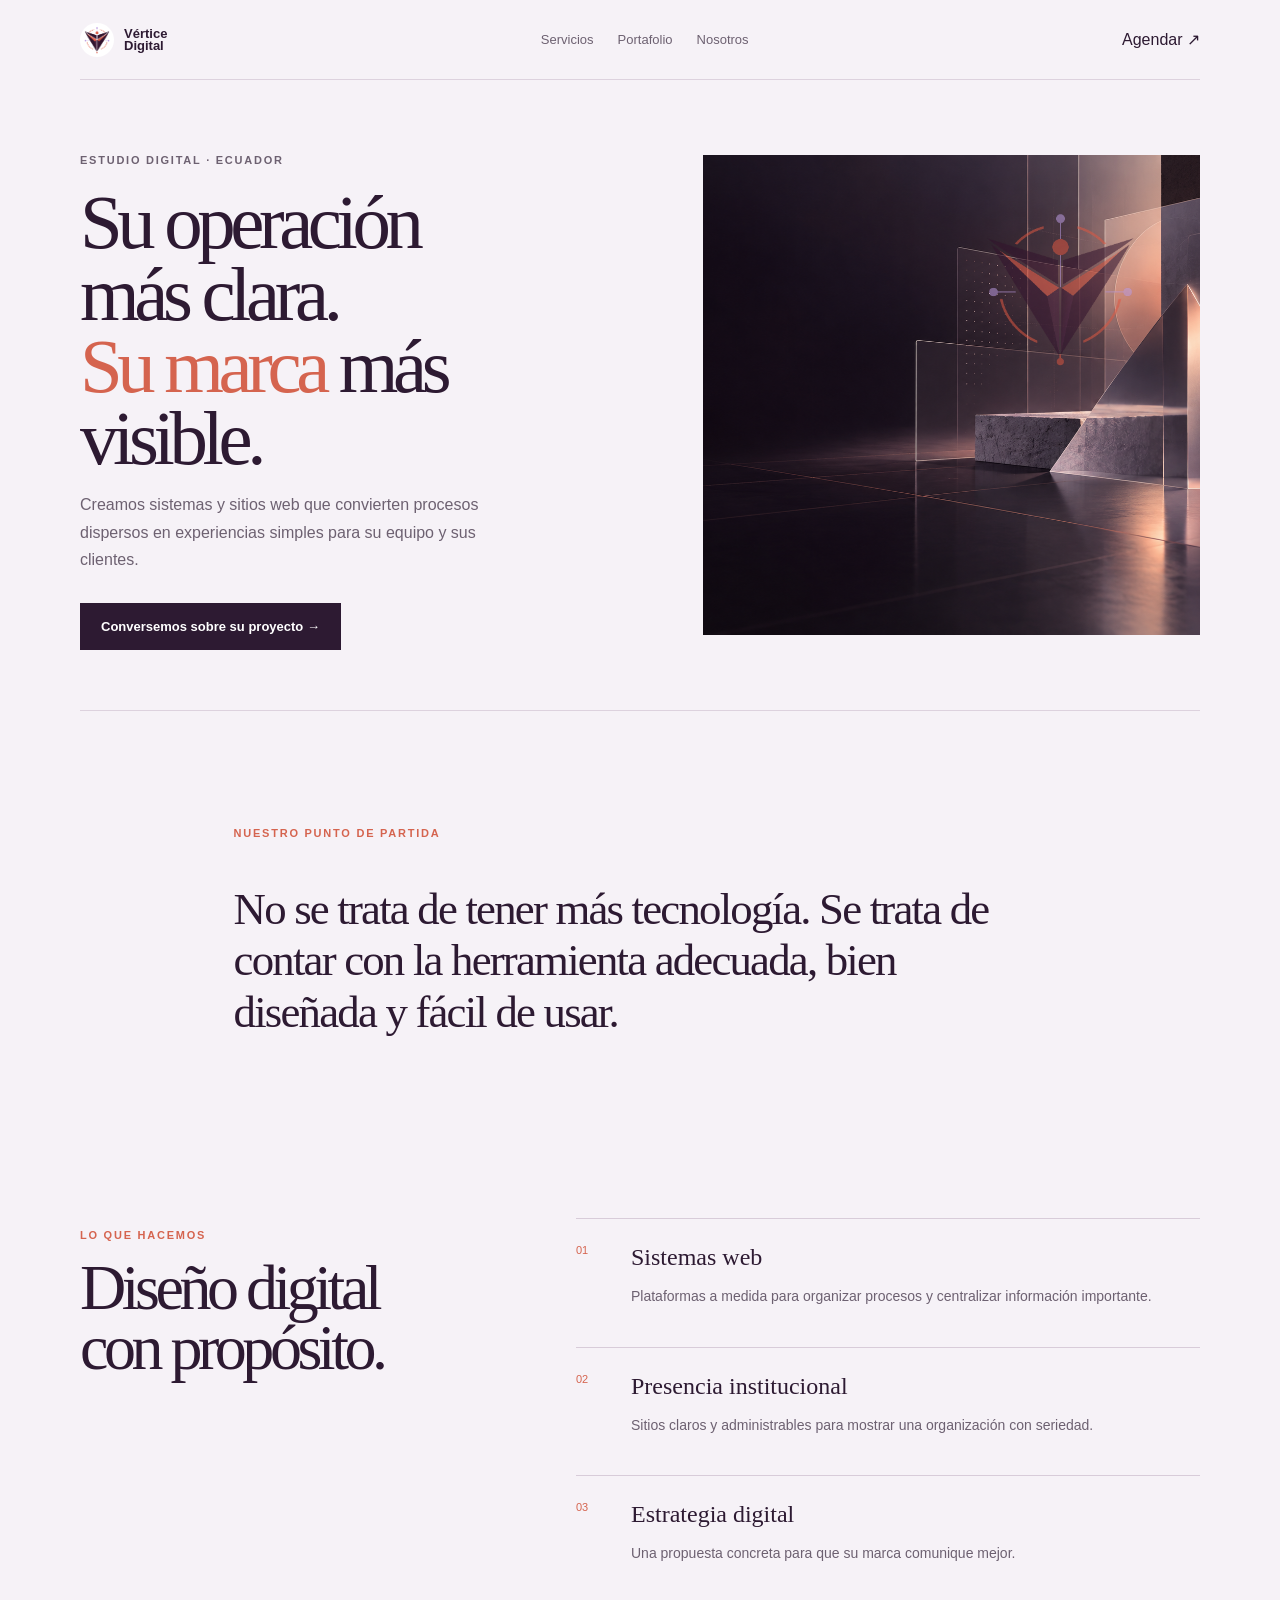
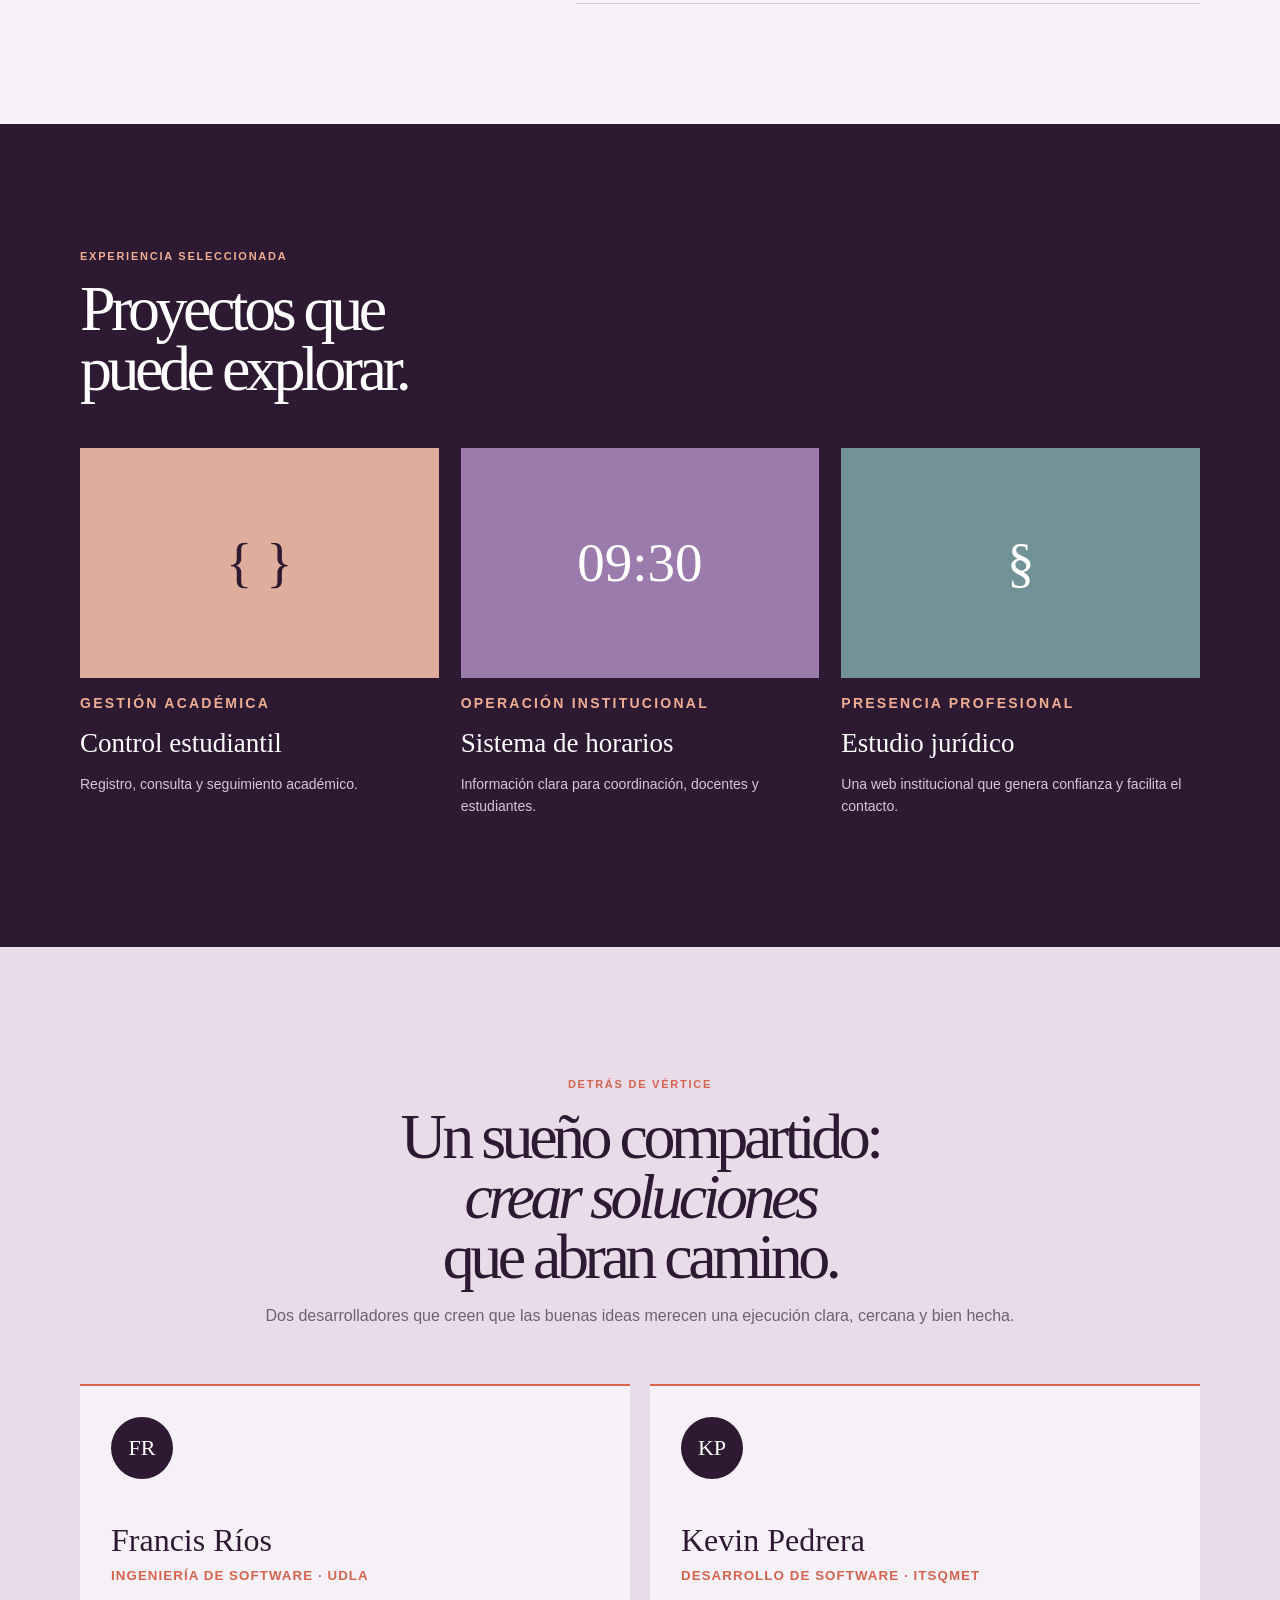
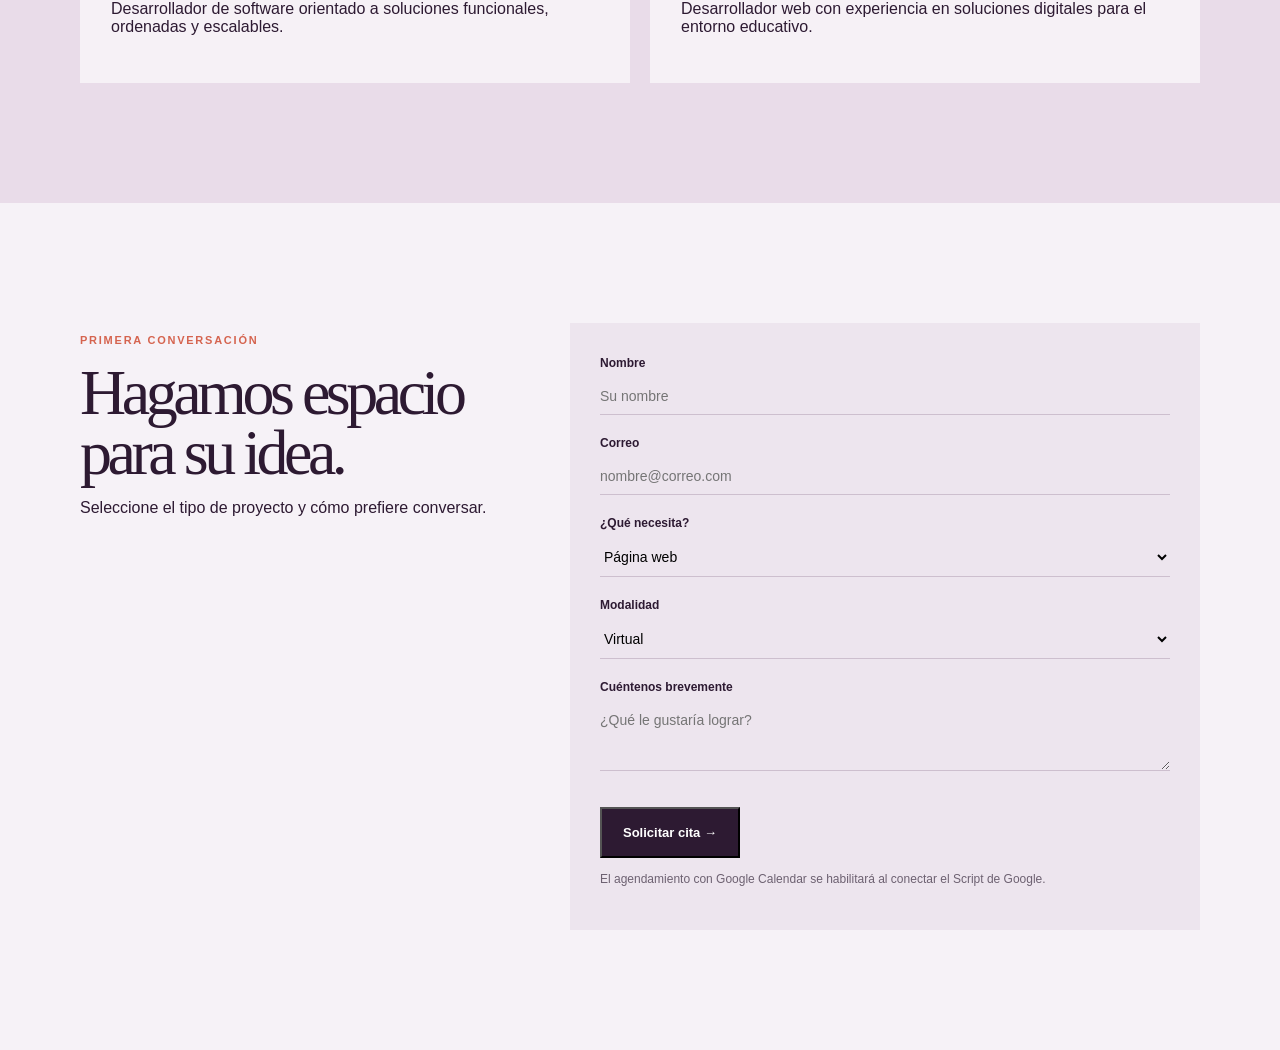
==== index.html @ 56e6591f "Add static GitHub Pages entrypoint" ====
<!doctype html>
<html lang="es"><head><meta charset="utf-8"><meta name="viewport" content="width=device-width,initial-scale=1"><title>Vértice Digital</title><meta name="description" content="Desarrollo web y estrategia digital para organizaciones."><style>
:root{--ink:#2d1a32;--paper:#f6f2f7;--accent:#d5644f;--muted:#6d6171}*{box-sizing:border-box}html{scroll-behavior:smooth}body{margin:0;background:var(--paper);color:var(--ink);font-family:Arial,sans-serif}.wrap{width:min(1120px,calc(100% - 40px));margin:auto}a{color:inherit;text-decoration:none}.nav{height:80px;display:flex;align-items:center;justify-content:space-between;border-bottom:1px solid #ddd2de}.brand{display:flex;gap:10px;align-items:center;font-size:13px;font-weight:bold;line-height:.9}.brand img{width:34px;height:34px;border-radius:50%;object-fit:cover;background:white}.nav nav{display:flex;gap:24px;font-size:13px;color:var(--muted)}.hero{min-height:630px;display:grid;grid-template-columns:1fr .9fr;align-items:center;gap:70px}.tag{color:var(--accent);font-size:11px;font-weight:bold;letter-spacing:.16em;text-transform:uppercase}.hero h1,.heading{margin:17px 0 0;font:400 clamp(48px,6vw,88px)/.94 Georgia,serif;letter-spacing:-.07em}.hero em{color:var(--accent);font-style:normal}.hero p{max-width:430px;color:var(--muted);line-height:1.7}.button{display:inline-block;margin-top:14px;padding:16px 21px;background:var(--ink);color:white;font-size:13px;font-weight:bold}.visual{height:480px;position:relative;overflow:hidden;background:#2d1a32}.visual>img:first-child{width:100%;height:100%;object-fit:cover;animation:zoom 13s ease-in-out infinite alternate}.visual .mark{position:absolute;width:40%;right:8%;top:7%;opacity:.55;animation:float 6s ease-in-out infinite}.intro{padding:105px 12%;border-top:1px solid #ddd2de}.intro p:last-child{font:400 clamp(27px,3.5vw,48px)/1.15 Georgia,serif;letter-spacing:-.04em}.services{padding:30px 0 120px;display:grid;grid-template-columns:.8fr 1.2fr;gap:80px}.heading{font-size:clamp(42px,5vw,70px)}.list{border-top:1px solid #d8ccd9}.service{padding:25px 0;border-bottom:1px solid #d8ccd9;display:grid;grid-template-columns:45px 1fr;gap:10px}.service span,.num{color:var(--accent);font-size:11px}.service h3,.card h3{margin:0;font:400 24px Georgia,serif}.service p,.card p{color:var(--muted);line-height:1.6;font-size:14px}.portfolio{padding:115px 0;background:var(--ink);color:white}.portfolio .tag{color:#f0ad92}.cards{display:grid;grid-template-columns:repeat(3,1fr);gap:22px;margin-top:48px}.art{height:230px;display:grid;place-items:center;background:#dfad9b;color:var(--ink);font:55px Georgia,serif}.card:nth-child(2) .art{background:#9b7bab;color:white}.card:nth-child(3) .art{background:#719398;color:white}.card h3{margin-top:14px;font-size:27px}.card p{color:#d5c7d6}.about{padding:120px 0;background:#e9dce9}.about-head{text-align:center;max-width:760px;margin:auto}.about-head p:last-child{color:var(--muted);line-height:1.6}.people{display:grid;grid-template-columns:1fr 1fr;gap:20px;margin-top:55px}.person{padding:31px;background:rgba(255,255,255,.62);border-top:2px solid var(--accent);transition:.3s}.person:hover{transform:translateY(-8px);box-shadow:0 16px 36px #2d1a3220}.initial{display:grid;place-items:center;width:62px;height:62px;border-radius:50%;background:var(--ink);color:white;font:22px Georgia,serif}.person h3{margin:43px 0 7px;font:32px Georgia,serif}.person small{color:var(--accent);font-weight:bold;letter-spacing:.08em}.booking{padding:120px 0;display:grid;grid-template-columns:.8fr 1.2fr;gap:70px}.booking form{padding:30px;background:#ede5ee}.booking input,.booking select,.booking textarea{width:100%;margin:7px 0 18px;padding:10px 0;border:0;border-bottom:1px solid #cdbfce;background:transparent;font:14px Arial}.booking label{font-size:12px;font-weight:bold}.note{font-size:12px;color:var(--muted);line-height:1.5}@keyframes zoom{to{transform:scale(1.08)}}@keyframes float{50%{transform:translateY(14px)}}@media(max-width:700px){.nav nav{display:none}.hero,.services,.booking{grid-template-columns:1fr;gap:38px}.hero{padding:55px 0}.visual{height:380px}.cards,.people{grid-template-columns:1fr}.intro{padding:70px 0}.portfolio,.about,.booking{padding:75px 0}}
</style></head><body>
<header class="nav wrap"><a class="brand" href="#inicio"><img src="public/vertice-mark.png" alt="Vértice Digital"><span>Vértice<br>Digital</span></a><nav><a href="#servicios">Servicios</a><a href="#portafolio">Portafolio</a><a href="#nosotros">Nosotros</a></nav><a href="#agenda">Agendar ↗</a></header>
<main><section id="inicio" class="hero wrap"><div><p class="tag">Estudio digital · Ecuador</p><h1>Su operación<br>más clara.<br><em>Su marca</em> más visible.</h1><p>Creamos sistemas y sitios web que convierten procesos dispersos en experiencias simples para su equipo y sus clientes.</p><a class="button" href="#agenda">Conversemos sobre su proyecto →</a></div><div class="visual"><img src="public/vertice-hero.png" alt="Visual abstracto de tecnología y estrategia"><img class="mark" src="public/vertice-mark.png" alt=""></div></section>
<section class="intro wrap"><p class="tag">Nuestro punto de partida</p><p>No se trata de tener más tecnología. Se trata de contar con la herramienta adecuada, bien diseñada y fácil de usar.</p></section>
<section id="servicios" class="services wrap"><div><p class="tag">Lo que hacemos</p><h2 class="heading">Diseño digital<br>con propósito.</h2></div><div class="list"><article class="service"><span>01</span><div><h3>Sistemas web</h3><p>Plataformas a medida para organizar procesos y centralizar información importante.</p></div></article><article class="service"><span>02</span><div><h3>Presencia institucional</h3><p>Sitios claros y administrables para mostrar una organización con seriedad.</p></div></article><article class="service"><span>03</span><div><h3>Estrategia digital</h3><p>Una propuesta concreta para que su marca comunique mejor.</p></div></article></div></section>
<section id="portafolio" class="portfolio"><div class="wrap"><p class="tag">Experiencia seleccionada</p><h2 class="heading">Proyectos que<br>puede explorar.</h2><div class="cards"><article class="card"><div class="art">{ }</div><p class="tag">Gestión académica</p><h3>Control estudiantil</h3><p>Registro, consulta y seguimiento académico.</p></article><article class="card"><div class="art">09:30</div><p class="tag">Operación institucional</p><h3>Sistema de horarios</h3><p>Información clara para coordinación, docentes y estudiantes.</p></article><article class="card"><div class="art">§</div><p class="tag">Presencia profesional</p><h3>Estudio jurídico</h3><p>Una web institucional que genera confianza y facilita el contacto.</p></article></div></div></section>
<section id="nosotros" class="about"><div class="wrap"><div class="about-head"><p class="tag">Detrás de Vértice</p><h2 class="heading">Un sueño compartido:<br><em>crear soluciones</em><br>que abran camino.</h2><p>Dos desarrolladores que creen que las buenas ideas merecen una ejecución clara, cercana y bien hecha.</p></div><div class="people"><article class="person"><div class="initial">FR</div><h3>Francis Ríos</h3><small>INGENIERÍA DE SOFTWARE · UDLA</small><p>Desarrollador de software orientado a soluciones funcionales, ordenadas y escalables.</p></article><article class="person"><div class="initial">KP</div><h3>Kevin Pedrera</h3><small>DESARROLLO DE SOFTWARE · ITSQMET</small><p>Desarrollador web con experiencia en soluciones digitales para el entorno educativo.</p></article></div></div></section>
<section id="agenda" class="booking wrap"><div><p class="tag">Primera conversación</p><h2 class="heading">Hagamos espacio<br>para su idea.</h2><p>Seleccione el tipo de proyecto y cómo prefiere conversar.</p></div><form><label>Nombre<input placeholder="Su nombre"></label><label>Correo<input type="email" placeholder="nombre@correo.com"></label><label>¿Qué necesita?<select><option>Página web</option><option>Programa o sistema web</option><option>Consultoría</option></select></label><label>Modalidad<select><option>Virtual</option><option>Presencial</option></select></label><label>Cuéntenos brevemente<textarea rows="3" placeholder="¿Qué le gustaría lograr?"></textarea></label><button class="button" type="button">Solicitar cita →</button><p class="note">El agendamiento con Google Calendar se habilitará al conectar el Script de Google.</p></form></section></main>
</body></html>
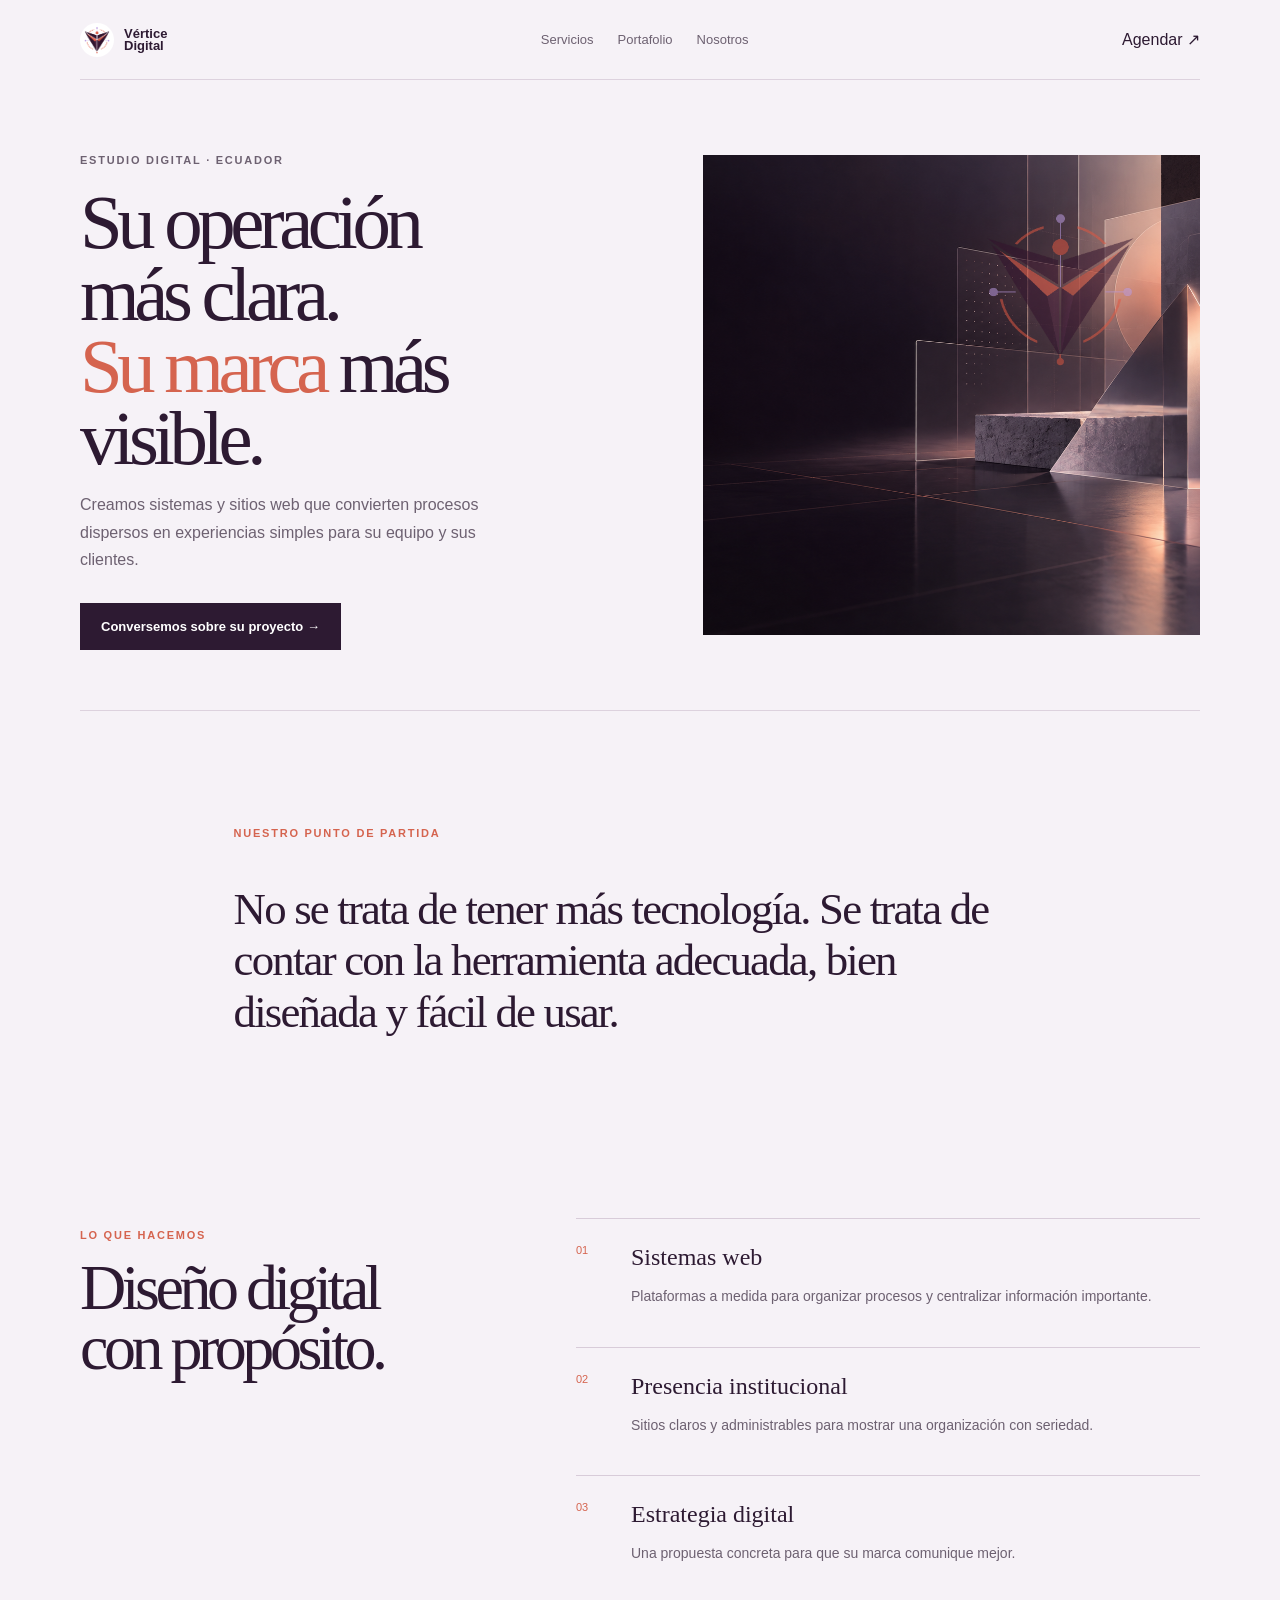
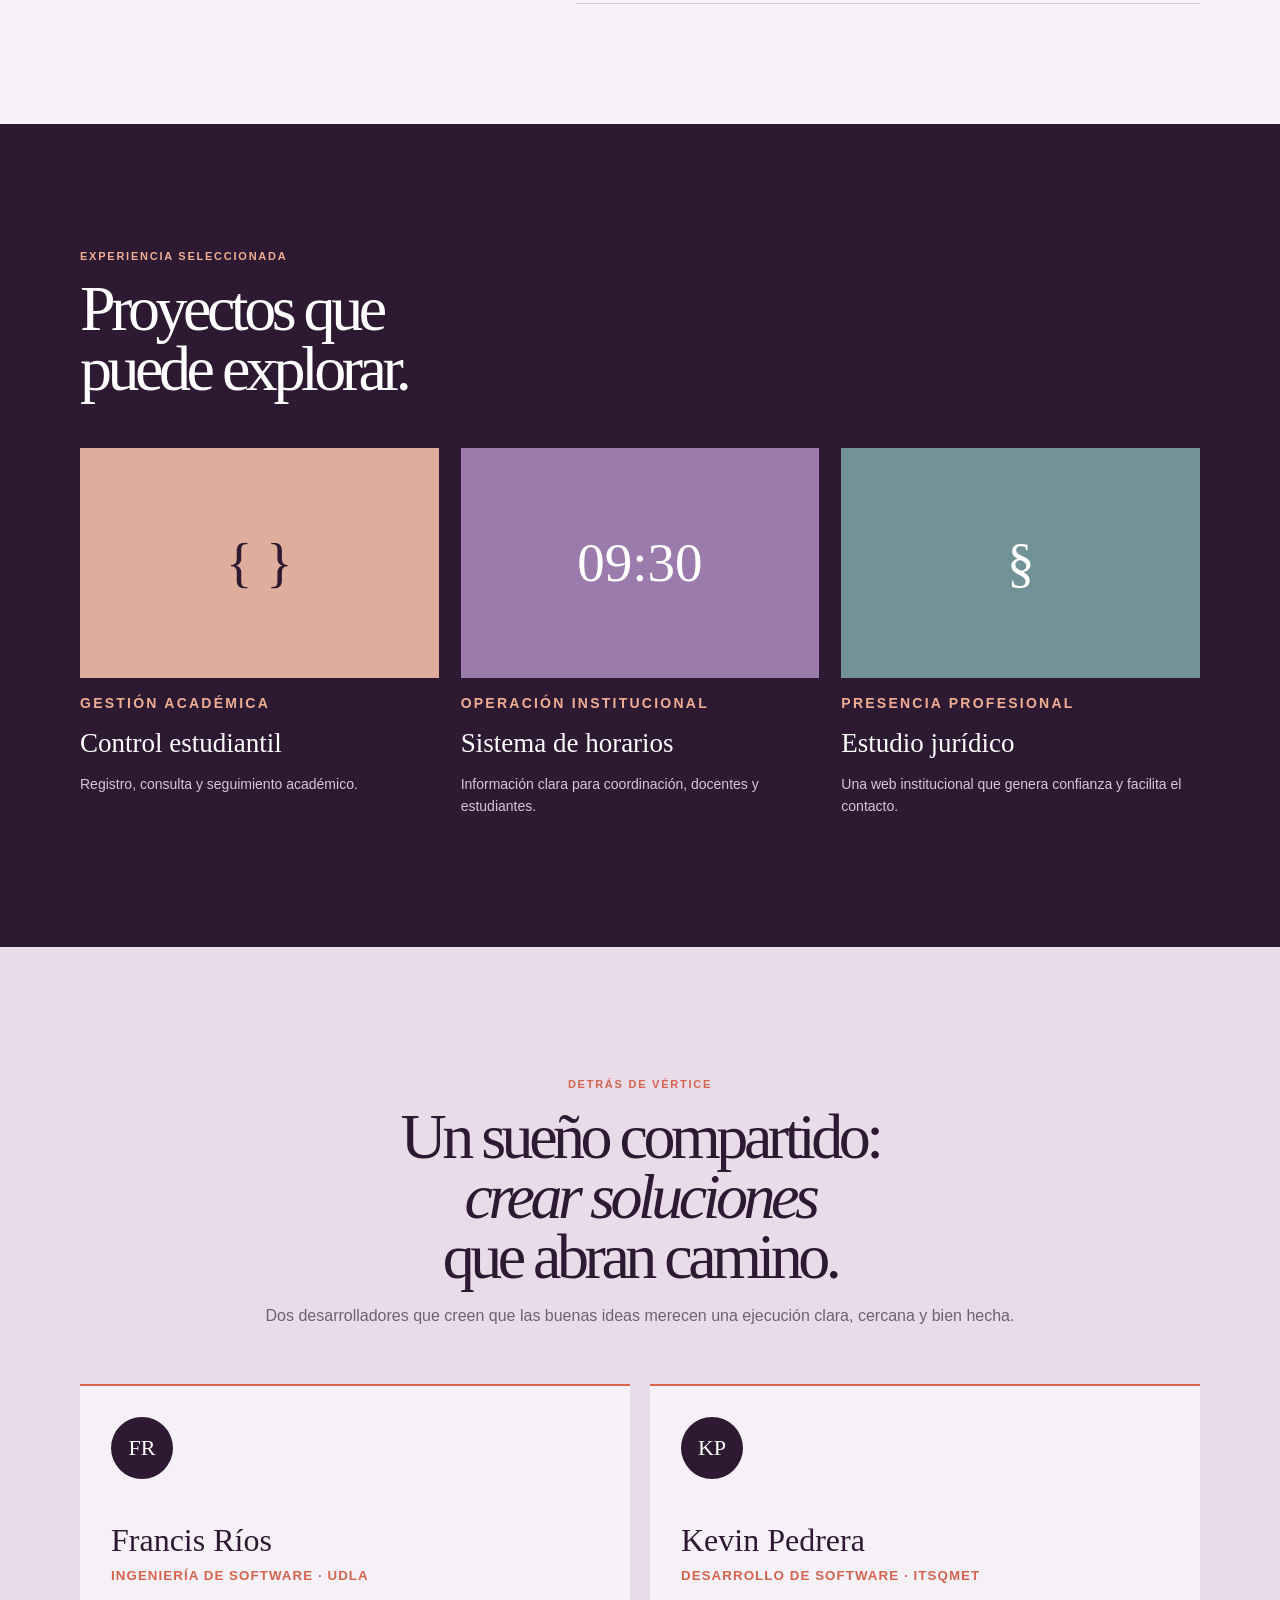
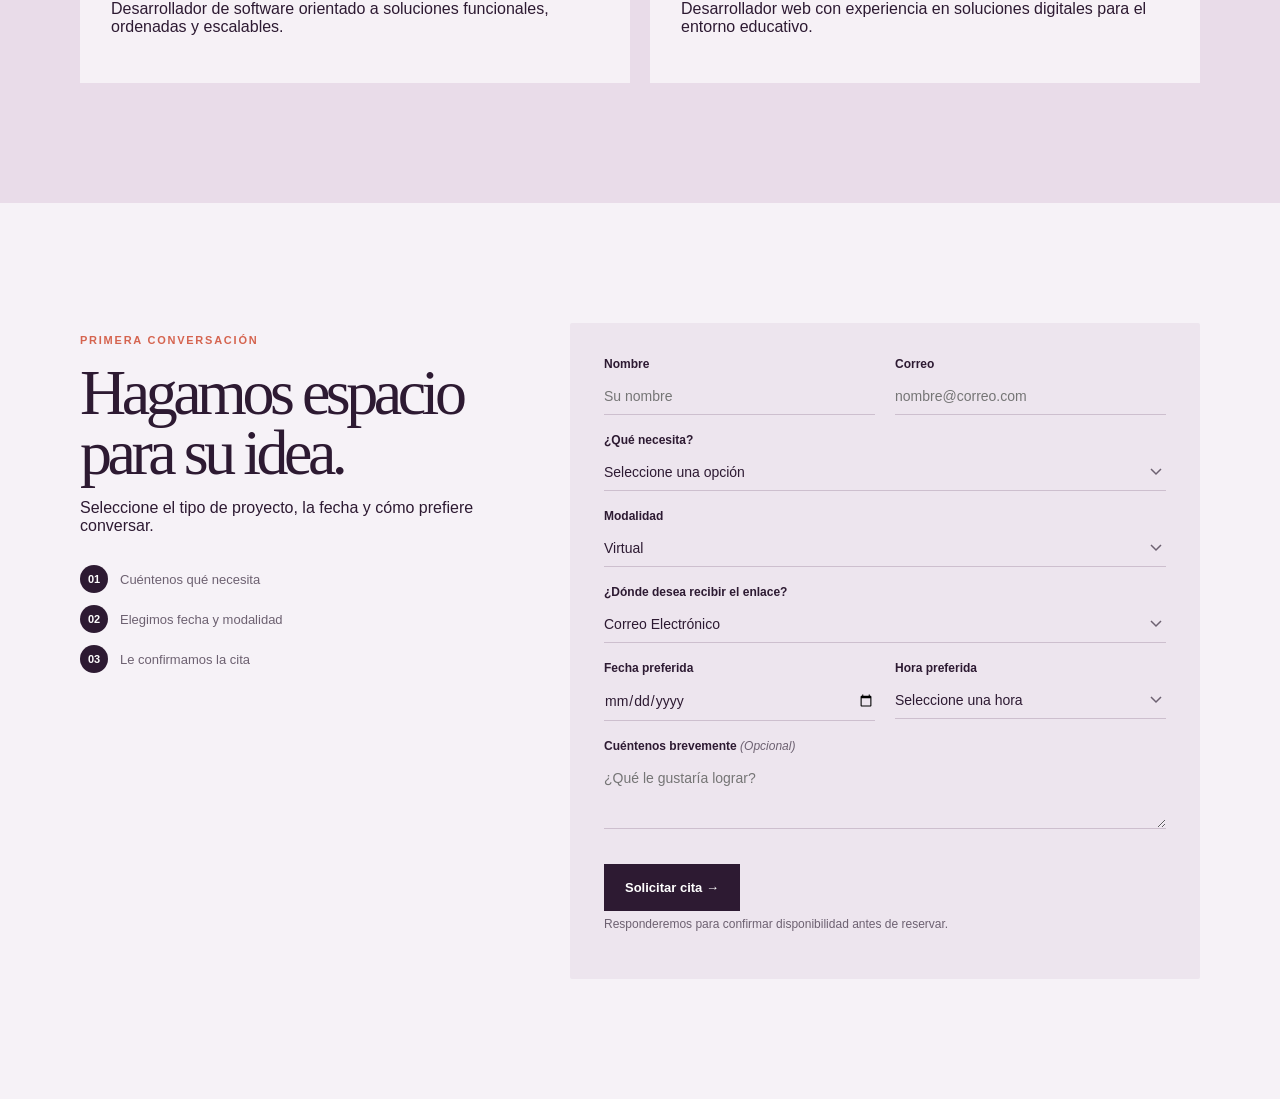
==== commit 53c3a88b: "feat: sistema de agendamiento de citas con Google Sheets - Formulario con validaciones (fecha minima" ====
--- a/index.html
+++ b/index.html
@@ -1,6 +1,49 @@
 <!doctype html>
 <html lang="es"><head><meta charset="utf-8"><meta name="viewport" content="width=device-width,initial-scale=1"><title>Vértice Digital</title><meta name="description" content="Desarrollo web y estrategia digital para organizaciones."><style>
-:root{--ink:#2d1a32;--paper:#f6f2f7;--accent:#d5644f;--muted:#6d6171}*{box-sizing:border-box}html{scroll-behavior:smooth}body{margin:0;background:var(--paper);color:var(--ink);font-family:Arial,sans-serif}.wrap{width:min(1120px,calc(100% - 40px));margin:auto}a{color:inherit;text-decoration:none}.nav{height:80px;display:flex;align-items:center;justify-content:space-between;border-bottom:1px solid #ddd2de}.brand{display:flex;gap:10px;align-items:center;font-size:13px;font-weight:bold;line-height:.9}.brand img{width:34px;height:34px;border-radius:50%;object-fit:cover;background:white}.nav nav{display:flex;gap:24px;font-size:13px;color:var(--muted)}.hero{min-height:630px;display:grid;grid-template-columns:1fr .9fr;align-items:center;gap:70px}.tag{color:var(--accent);font-size:11px;font-weight:bold;letter-spacing:.16em;text-transform:uppercase}.hero h1,.heading{margin:17px 0 0;font:400 clamp(48px,6vw,88px)/.94 Georgia,serif;letter-spacing:-.07em}.hero em{color:var(--accent);font-style:normal}.hero p{max-width:430px;color:var(--muted);line-height:1.7}.button{display:inline-block;margin-top:14px;padding:16px 21px;background:var(--ink);color:white;font-size:13px;font-weight:bold}.visual{height:480px;position:relative;overflow:hidden;background:#2d1a32}.visual>img:first-child{width:100%;height:100%;object-fit:cover;animation:zoom 13s ease-in-out infinite alternate}.visual .mark{position:absolute;width:40%;right:8%;top:7%;opacity:.55;animation:float 6s ease-in-out infinite}.intro{padding:105px 12%;border-top:1px solid #ddd2de}.intro p:last-child{font:400 clamp(27px,3.5vw,48px)/1.15 Georgia,serif;letter-spacing:-.04em}.services{padding:30px 0 120px;display:grid;grid-template-columns:.8fr 1.2fr;gap:80px}.heading{font-size:clamp(42px,5vw,70px)}.list{border-top:1px solid #d8ccd9}.service{padding:25px 0;border-bottom:1px solid #d8ccd9;display:grid;grid-template-columns:45px 1fr;gap:10px}.service span,.num{color:var(--accent);font-size:11px}.service h3,.card h3{margin:0;font:400 24px Georgia,serif}.service p,.card p{color:var(--muted);line-height:1.6;font-size:14px}.portfolio{padding:115px 0;background:var(--ink);color:white}.portfolio .tag{color:#f0ad92}.cards{display:grid;grid-template-columns:repeat(3,1fr);gap:22px;margin-top:48px}.art{height:230px;display:grid;place-items:center;background:#dfad9b;color:var(--ink);font:55px Georgia,serif}.card:nth-child(2) .art{background:#9b7bab;color:white}.card:nth-child(3) .art{background:#719398;color:white}.card h3{margin-top:14px;font-size:27px}.card p{color:#d5c7d6}.about{padding:120px 0;background:#e9dce9}.about-head{text-align:center;max-width:760px;margin:auto}.about-head p:last-child{color:var(--muted);line-height:1.6}.people{display:grid;grid-template-columns:1fr 1fr;gap:20px;margin-top:55px}.person{padding:31px;background:rgba(255,255,255,.62);border-top:2px solid var(--accent);transition:.3s}.person:hover{transform:translateY(-8px);box-shadow:0 16px 36px #2d1a3220}.initial{display:grid;place-items:center;width:62px;height:62px;border-radius:50%;background:var(--ink);color:white;font:22px Georgia,serif}.person h3{margin:43px 0 7px;font:32px Georgia,serif}.person small{color:var(--accent);font-weight:bold;letter-spacing:.08em}.booking{padding:120px 0;display:grid;grid-template-columns:.8fr 1.2fr;gap:70px}.booking form{padding:30px;background:#ede5ee}.booking input,.booking select,.booking textarea{width:100%;margin:7px 0 18px;padding:10px 0;border:0;border-bottom:1px solid #cdbfce;background:transparent;font:14px Arial}.booking label{font-size:12px;font-weight:bold}.note{font-size:12px;color:var(--muted);line-height:1.5}@keyframes zoom{to{transform:scale(1.08)}}@keyframes float{50%{transform:translateY(14px)}}@media(max-width:700px){.nav nav{display:none}.hero,.services,.booking{grid-template-columns:1fr;gap:38px}.hero{padding:55px 0}.visual{height:380px}.cards,.people{grid-template-columns:1fr}.intro{padding:70px 0}.portfolio,.about,.booking{padding:75px 0}}
+:root{--ink:#2d1a32;--paper:#f6f2f7;--accent:#d5644f;--muted:#6d6171;--success:#2e7d4f}*{box-sizing:border-box}html{scroll-behavior:smooth}body{margin:0;background:var(--paper);color:var(--ink);font-family:Arial,sans-serif}.wrap{width:min(1120px,calc(100% - 40px));margin:auto}a{color:inherit;text-decoration:none}.nav{height:80px;display:flex;align-items:center;justify-content:space-between;border-bottom:1px solid #ddd2de}.brand{display:flex;gap:10px;align-items:center;font-size:13px;font-weight:bold;line-height:.9}.brand img{width:34px;height:34px;border-radius:50%;object-fit:cover;background:white}.nav nav{display:flex;gap:24px;font-size:13px;color:var(--muted)}.hero{min-height:630px;display:grid;grid-template-columns:1fr .9fr;align-items:center;gap:70px}.tag{color:var(--accent);font-size:11px;font-weight:bold;letter-spacing:.16em;text-transform:uppercase}.hero h1,.heading{margin:17px 0 0;font:400 clamp(48px,6vw,88px)/.94 Georgia,serif;letter-spacing:-.07em}.hero em{color:var(--accent);font-style:normal}.hero p{max-width:430px;color:var(--muted);line-height:1.7}.button{display:inline-block;margin-top:14px;padding:16px 21px;background:var(--ink);color:white;font-size:13px;font-weight:bold;border:none;cursor:pointer;transition:all .3s ease}.button:hover{background:var(--accent);transform:translateY(-2px)}.button:disabled{opacity:.6;cursor:not-allowed;transform:none}.visual{height:480px;position:relative;overflow:hidden;background:#2d1a32}.visual>img:first-child{width:100%;height:100%;object-fit:cover;animation:zoom 13s ease-in-out infinite alternate}.visual .mark{position:absolute;width:40%;right:8%;top:7%;opacity:.55;animation:float 6s ease-in-out infinite}.intro{padding:105px 12%;border-top:1px solid #ddd2de}.intro p:last-child{font:400 clamp(27px,3.5vw,48px)/1.15 Georgia,serif;letter-spacing:-.04em}.services{padding:30px 0 120px;display:grid;grid-template-columns:.8fr 1.2fr;gap:80px}.heading{font-size:clamp(42px,5vw,70px)}.list{border-top:1px solid #d8ccd9}.service{padding:25px 0;border-bottom:1px solid #d8ccd9;display:grid;grid-template-columns:45px 1fr;gap:10px}.service span,.num{color:var(--accent);font-size:11px}.service h3,.card h3{margin:0;font:400 24px Georgia,serif}.service p,.card p{color:var(--muted);line-height:1.6;font-size:14px}.portfolio{padding:115px 0;background:var(--ink);color:white}.portfolio .tag{color:#f0ad92}.cards{display:grid;grid-template-columns:repeat(3,1fr);gap:22px;margin-top:48px}.art{height:230px;display:grid;place-items:center;background:#dfad9b;color:var(--ink);font:55px Georgia,serif}.card:nth-child(2) .art{background:#9b7bab;color:white}.card:nth-child(3) .art{background:#719398;color:white}.card h3{margin-top:14px;font-size:27px}.card p{color:#d5c7d6}.about{padding:120px 0;background:#e9dce9}.about-head{text-align:center;max-width:760px;margin:auto}.about-head p:last-child{color:var(--muted);line-height:1.6}.people{display:grid;grid-template-columns:1fr 1fr;gap:20px;margin-top:55px}.person{padding:31px;background:rgba(255,255,255,.62);border-top:2px solid var(--accent);transition:.3s}.person:hover{transform:translateY(-8px);box-shadow:0 16px 36px #2d1a3220}.initial{display:grid;place-items:center;width:62px;height:62px;border-radius:50%;background:var(--ink);color:white;font:22px Georgia,serif}.person h3{margin:43px 0 7px;font:32px Georgia,serif}.person small{color:var(--accent);font-weight:bold;letter-spacing:.08em}
+
+/* ===== BOOKING SECTION ===== */
+.booking{padding:120px 0;display:grid;grid-template-columns:.8fr 1.2fr;gap:70px;align-items:start}
+.booking-info .steps{margin-top:30px;display:flex;flex-direction:column;gap:12px}
+.booking-info .step{display:flex;align-items:center;gap:12px;font-size:13px;color:var(--muted)}
+.booking-info .step-num{width:28px;height:28px;border-radius:50%;background:var(--ink);color:white;display:grid;place-items:center;font-size:11px;font-weight:bold;flex-shrink:0}
+.booking form{padding:34px;background:#ede5ee;border-radius:2px;position:relative;overflow:hidden}
+.booking input,.booking select,.booking textarea{width:100%;margin:7px 0 18px;padding:10px 0;border:0;border-bottom:1px solid #cdbfce;background:transparent;font:14px Arial;color:var(--ink);transition:border-color .3s}
+.booking input:focus,.booking select:focus,.booking textarea:focus{outline:none;border-bottom-color:var(--accent)}
+.booking select{cursor:pointer;-webkit-appearance:none;appearance:none;background-image:url("data:image/svg+xml,%3Csvg xmlns='http://www.w3.org/2000/svg' width='12' height='8'%3E%3Cpath d='M1 1l5 5 5-5' stroke='%236d6171' fill='none' stroke-width='1.5'/%3E%3C/svg%3E");background-repeat:no-repeat;background-position:right 4px center}
+.booking label{font-size:12px;font-weight:bold;display:block}
+.booking .form-row{display:grid;grid-template-columns:1fr 1fr;gap:20px}
+.booking .form-note{font-size:12px;color:var(--muted);line-height:1.5;margin-top:4px}
+.booking .optional-tag{font-weight:normal;color:var(--muted);font-style:italic}
+.booking .error-text{color:var(--accent);font-size:11px;margin:-12px 0 14px;display:none}
+
+/* Loading Overlay */
+.form-overlay{position:absolute;inset:0;background:rgba(237,229,238,.92);display:flex;flex-direction:column;align-items:center;justify-content:center;gap:18px;opacity:0;pointer-events:none;transition:opacity .4s ease;z-index:10;backdrop-filter:blur(2px)}
+.form-overlay.active{opacity:1;pointer-events:all}
+.spinner{width:38px;height:38px;border:3px solid #cdbfce;border-top-color:var(--accent);border-radius:50%;animation:spin .8s linear infinite}
+.form-overlay p{font-size:13px;color:var(--muted);font-weight:bold;letter-spacing:.05em}
+
+/* Success State */
+.form-success{position:absolute;inset:0;background:#ede5ee;display:flex;flex-direction:column;align-items:center;justify-content:center;gap:14px;padding:40px;text-align:center;opacity:0;pointer-events:none;transition:opacity .5s ease;z-index:11}
+.form-success.active{opacity:1;pointer-events:all}
+.success-icon{width:64px;height:64px;border-radius:50%;background:var(--success);display:grid;place-items:center;animation:popIn .5s cubic-bezier(.34,1.56,.64,1) forwards;transform:scale(0)}
+.success-icon svg{width:32px;height:32px;stroke:white;stroke-width:2.5;fill:none;stroke-dasharray:40;stroke-dashoffset:40;animation:drawCheck .4s .4s ease forwards}
+.form-success h3{margin:6px 0 0;font:28px Georgia,serif;color:var(--ink)}
+.form-success p{color:var(--muted);font-size:14px;line-height:1.6;max-width:320px}
+.form-success button{padding:14px 24px;background:var(--ink);color:white;border:none;font-size:13px;font-weight:bold;cursor:pointer;margin-top:8px;transition:all .3s}
+.form-success button:hover{background:var(--accent)}
+
+/* Error State */
+.form-error{padding:12px 16px;background:#fce8e6;border-left:3px solid var(--accent);border-radius:2px;margin-bottom:18px;font-size:13px;color:#6d2a20;display:none;animation:slideDown .3s ease}
+.form-error.active{display:block}
+
+@keyframes spin{to{transform:rotate(360deg)}}
+@keyframes popIn{to{transform:scale(1)}}
+@keyframes drawCheck{to{stroke-dashoffset:0}}
+@keyframes slideDown{from{opacity:0;transform:translateY(-8px)}to{opacity:1;transform:translateY(0)}}
+@keyframes zoom{to{transform:scale(1.08)}}
+@keyframes float{50%{transform:translateY(14px)}}
+@media(max-width:700px){.nav nav{display:none}.hero,.services,.booking{grid-template-columns:1fr;gap:38px}.hero{padding:55px 0}.visual{height:380px}.cards,.people{grid-template-columns:1fr}.intro{padding:70px 0}.portfolio,.about,.booking{padding:75px 0}.booking .form-row{grid-template-columns:1fr}}
 </style></head><body>
 <header class="nav wrap"><a class="brand" href="#inicio"><img src="public/vertice-mark.png" alt="Vértice Digital"><span>Vértice<br>Digital</span></a><nav><a href="#servicios">Servicios</a><a href="#portafolio">Portafolio</a><a href="#nosotros">Nosotros</a></nav><a href="#agenda">Agendar ↗</a></header>
 <main><section id="inicio" class="hero wrap"><div><p class="tag">Estudio digital · Ecuador</p><h1>Su operación<br>más clara.<br><em>Su marca</em> más visible.</h1><p>Creamos sistemas y sitios web que convierten procesos dispersos en experiencias simples para su equipo y sus clientes.</p><a class="button" href="#agenda">Conversemos sobre su proyecto →</a></div><div class="visual"><img src="public/vertice-hero.png" alt="Visual abstracto de tecnología y estrategia"><img class="mark" src="public/vertice-mark.png" alt=""></div></section>
@@ -8,5 +51,289 @@
 <section id="servicios" class="services wrap"><div><p class="tag">Lo que hacemos</p><h2 class="heading">Diseño digital<br>con propósito.</h2></div><div class="list"><article class="service"><span>01</span><div><h3>Sistemas web</h3><p>Plataformas a medida para organizar procesos y centralizar información importante.</p></div></article><article class="service"><span>02</span><div><h3>Presencia institucional</h3><p>Sitios claros y administrables para mostrar una organización con seriedad.</p></div></article><article class="service"><span>03</span><div><h3>Estrategia digital</h3><p>Una propuesta concreta para que su marca comunique mejor.</p></div></article></div></section>
 <section id="portafolio" class="portfolio"><div class="wrap"><p class="tag">Experiencia seleccionada</p><h2 class="heading">Proyectos que<br>puede explorar.</h2><div class="cards"><article class="card"><div class="art">{ }</div><p class="tag">Gestión académica</p><h3>Control estudiantil</h3><p>Registro, consulta y seguimiento académico.</p></article><article class="card"><div class="art">09:30</div><p class="tag">Operación institucional</p><h3>Sistema de horarios</h3><p>Información clara para coordinación, docentes y estudiantes.</p></article><article class="card"><div class="art">§</div><p class="tag">Presencia profesional</p><h3>Estudio jurídico</h3><p>Una web institucional que genera confianza y facilita el contacto.</p></article></div></div></section>
 <section id="nosotros" class="about"><div class="wrap"><div class="about-head"><p class="tag">Detrás de Vértice</p><h2 class="heading">Un sueño compartido:<br><em>crear soluciones</em><br>que abran camino.</h2><p>Dos desarrolladores que creen que las buenas ideas merecen una ejecución clara, cercana y bien hecha.</p></div><div class="people"><article class="person"><div class="initial">FR</div><h3>Francis Ríos</h3><small>INGENIERÍA DE SOFTWARE · UDLA</small><p>Desarrollador de software orientado a soluciones funcionales, ordenadas y escalables.</p></article><article class="person"><div class="initial">KP</div><h3>Kevin Pedrera</h3><small>DESARROLLO DE SOFTWARE · ITSQMET</small><p>Desarrollador web con experiencia en soluciones digitales para el entorno educativo.</p></article></div></div></section>
-<section id="agenda" class="booking wrap"><div><p class="tag">Primera conversación</p><h2 class="heading">Hagamos espacio<br>para su idea.</h2><p>Seleccione el tipo de proyecto y cómo prefiere conversar.</p></div><form><label>Nombre<input placeholder="Su nombre"></label><label>Correo<input type="email" placeholder="nombre@correo.com"></label><label>¿Qué necesita?<select><option>Página web</option><option>Programa o sistema web</option><option>Consultoría</option></select></label><label>Modalidad<select><option>Virtual</option><option>Presencial</option></select></label><label>Cuéntenos brevemente<textarea rows="3" placeholder="¿Qué le gustaría lograr?"></textarea></label><button class="button" type="button">Solicitar cita →</button><p class="note">El agendamiento con Google Calendar se habilitará al conectar el Script de Google.</p></form></section></main>
+
+<section id="agenda" class="booking wrap">
+  <div class="booking-info">
+    <p class="tag">Primera conversación</p>
+    <h2 class="heading">Hagamos espacio<br>para su idea.</h2>
+    <p>Seleccione el tipo de proyecto, la fecha y cómo prefiere conversar.</p>
+    <div class="steps">
+      <div class="step"><span class="step-num">01</span> Cuéntenos qué necesita</div>
+      <div class="step"><span class="step-num">02</span> Elegimos fecha y modalidad</div>
+      <div class="step"><span class="step-num">03</span> Le confirmamos la cita</div>
+    </div>
+  </div>
+
+  <form id="bookingForm">
+    <!-- Loading Overlay -->
+    <div class="form-overlay" id="loadingOverlay">
+      <div class="spinner"></div>
+      <p>Registrando su cita...</p>
+    </div>
+
+    <!-- Success State -->
+    <div class="form-success" id="successState">
+      <div class="success-icon">
+        <svg viewBox="0 0 24 24"><polyline points="5 13 10 18 19 6"/></svg>
+      </div>
+      <h3>¡Cita registrada!</h3>
+      <p>Hemos recibido su solicitud exitosamente. Nos pondremos en contacto con usted pronto para confirmar.</p>
+      <button type="button" onclick="resetForm()">Agendar otra cita</button>
+    </div>
+
+    <!-- Error Banner -->
+    <div class="form-error" id="errorBanner"></div>
+
+    <!-- Form Fields -->
+    <div class="form-row">
+      <label>Nombre<input type="text" name="nombre" id="nombre" placeholder="Su nombre" required></label>
+      <label>Correo<input type="email" name="correo" id="correo" placeholder="nombre@correo.com" required></label>
+    </div>
+
+    <label>¿Qué necesita?
+      <select name="necesidad" id="necesidad" required>
+        <option value="" disabled selected>Seleccione una opción</option>
+        <option value="Página web">Página web</option>
+        <option value="Programa o sistema web">Programa o sistema web</option>
+        <option value="Consultoría">Consultoría</option>
+      </select>
+    </label>
+
+    <label>Modalidad
+      <select name="modalidad" id="modalidad" required onchange="toggleFields()">
+        <option value="Virtual">Virtual</option>
+        <option value="Presencial">Presencial</option>
+      </select>
+    </label>
+
+    <label id="notificacionField">¿Dónde desea recibir el enlace?
+      <select name="notificacion" id="notificacion" required onchange="toggleFields()">
+        <option value="Correo">Correo Electrónico</option>
+        <option value="WhatsApp">WhatsApp</option>
+      </select>
+    </label>
+
+    <label id="whatsappField" style="display:none;">Número de WhatsApp
+      <input type="tel" name="whatsapp" id="whatsapp" placeholder="Ej: +593987654321">
+    </label>
+
+    <div class="form-row">
+      <label>Fecha preferida
+        <input type="date" name="fechaDia" id="fechaDia" required>
+      </label>
+      <label>Hora preferida
+        <select name="fechaHora" id="fechaHora" required>
+          <option value="" disabled selected>Seleccione una hora</option>
+          <option value="07:00">07:00 AM</option>
+          <option value="08:00">08:00 AM</option>
+          <option value="09:00">09:00 AM</option>
+          <option value="10:00">10:00 AM</option>
+          <option value="11:00">11:00 AM</option>
+          <option value="12:00">12:00 PM</option>
+          <option value="13:00">01:00 PM</option>
+          <option value="14:00">02:00 PM</option>
+          <option value="15:00">03:00 PM</option>
+          <option value="16:00">04:00 PM</option>
+          <option value="17:00">05:00 PM</option>
+          <option value="18:00">06:00 PM</option>
+          <option value="19:00">07:00 PM</option>
+          <option value="20:00">08:00 PM</option>
+        </select>
+      </label>
+    </div>
+
+    <label>Cuéntenos brevemente <span class="optional-tag">(Opcional)</span>
+      <textarea name="mensaje" id="mensaje" rows="3" placeholder="¿Qué le gustaría lograr?"></textarea>
+    </label>
+
+    <button class="button" type="submit" id="submitBtn">Solicitar cita →</button>
+    <p class="form-note">Responderemos para confirmar disponibilidad antes de reservar.</p>
+  </form>
+</section>
+</main>
+
+<script>
+  const SCRIPT_URL = 'https://script.google.com/macros/s/AKfycbx3swhCUwmoGW7Y2pspvjthqHaJfaNAVkwnjmqjNvAUclLPd76K7VDahIpsI3e5JanH2w/exec';
+
+  // ========== INICIALIZACIÓN ==========
+  (function init() {
+    // Establecer fecha mínima = hoy
+    const today = new Date();
+    const yyyy = today.getFullYear();
+    const mm = String(today.getMonth() + 1).padStart(2, '0');
+    const dd = String(today.getDate()).padStart(2, '0');
+    document.getElementById('fechaDia').setAttribute('min', `${yyyy}-${mm}-${dd}`);
+    
+    toggleFields();
+  })();
+
+  // ========== TOGGLE CAMPOS CONDICIONALES ==========
+  function toggleFields() {
+    const modalidad = document.getElementById('modalidad').value;
+    const notif = document.getElementById('notificacion').value;
+    const notifField = document.getElementById('notificacionField');
+    const notifInput = document.getElementById('notificacion');
+    const waField = document.getElementById('whatsappField');
+    const waInput = document.getElementById('whatsapp');
+
+    if (modalidad === 'Virtual') {
+      notifField.style.display = '';
+      notifInput.required = true;
+      if (notif === 'WhatsApp') {
+        waField.style.display = '';
+        waInput.required = true;
+      } else {
+        waField.style.display = 'none';
+        waInput.required = false;
+        waInput.value = '';
+      }
+    } else {
+      notifField.style.display = 'none';
+      notifInput.required = false;
+      waField.style.display = 'none';
+      waInput.required = false;
+      waInput.value = '';
+    }
+  }
+
+  // ========== MOSTRAR/OCULTAR ERROR ==========
+  function showError(message) {
+    const banner = document.getElementById('errorBanner');
+    banner.textContent = message;
+    banner.classList.add('active');
+    // Scroll suave hacia el error
+    banner.scrollIntoView({ behavior: 'smooth', block: 'center' });
+  }
+
+  function hideError() {
+    document.getElementById('errorBanner').classList.remove('active');
+  }
+
+  // ========== VALIDACIÓN FRONTEND ==========
+  function validateForm() {
+    hideError();
+    const fechaDia = document.getElementById('fechaDia').value;
+    const fechaHora = document.getElementById('fechaHora').value;
+    const correo = document.getElementById('correo').value;
+
+    // 1. Validar que la fecha no sea pasada
+    if (!fechaDia) {
+      showError('Por favor seleccione una fecha para la cita.');
+      return false;
+    }
+
+    const today = new Date();
+    today.setHours(0, 0, 0, 0);
+    const selectedDate = new Date(fechaDia + 'T00:00:00');
+
+    if (selectedDate < today) {
+      showError('No es posible agendar una cita en una fecha pasada. Por favor seleccione una fecha a partir de hoy.');
+      return false;
+    }
+
+    // 2. Validar que si la fecha es hoy, la hora no sea pasada
+    const now = new Date();
+    if (selectedDate.getTime() === today.getTime() && fechaHora) {
+      const [h] = fechaHora.split(':').map(Number);
+      if (h <= now.getHours()) {
+        showError('Esa hora ya pasó el día de hoy. Por favor seleccione una hora posterior.');
+        return false;
+      }
+    }
+
+    // 3. Validar hora seleccionada
+    if (!fechaHora) {
+      showError('Por favor seleccione una hora para la cita.');
+      return false;
+    }
+
+    // 4. Validar formato de correo
+    const emailRegex = /^[^\s@]+@[^\s@]+\.[^\s@]+$/;
+    if (!emailRegex.test(correo)) {
+      showError('Por favor ingrese un correo electrónico válido.');
+      return false;
+    }
+
+    // 5. Validar WhatsApp si es necesario
+    const modalidad = document.getElementById('modalidad').value;
+    const notif = document.getElementById('notificacion').value;
+    const whatsapp = document.getElementById('whatsapp').value;
+    if (modalidad === 'Virtual' && notif === 'WhatsApp' && !whatsapp.trim()) {
+      showError('Por favor ingrese su número de WhatsApp para enviarle el enlace de la reunión.');
+      return false;
+    }
+
+    return true;
+  }
+
+  // ========== RESET FORMULARIO ==========
+  function resetForm() {
+    document.getElementById('bookingForm').reset();
+    document.getElementById('successState').classList.remove('active');
+    hideError();
+    toggleFields();
+    // Restaurar fecha mínima
+    const today = new Date();
+    const yyyy = today.getFullYear();
+    const mm = String(today.getMonth() + 1).padStart(2, '0');
+    const dd = String(today.getDate()).padStart(2, '0');
+    document.getElementById('fechaDia').setAttribute('min', `${yyyy}-${mm}-${dd}`);
+  }
+
+  // ========== ENVÍO DEL FORMULARIO ==========
+  document.getElementById('bookingForm').addEventListener('submit', async function(e) {
+    e.preventDefault();
+
+    // Validar antes de enviar
+    if (!validateForm()) return;
+
+    const btn = document.getElementById('submitBtn');
+    const overlay = document.getElementById('loadingOverlay');
+    const success = document.getElementById('successState');
+
+    // Mostrar loading
+    btn.disabled = true;
+    overlay.classList.add('active');
+
+    // Construir datos
+    const fechaCompleta = document.getElementById('fechaDia').value + ' ' + document.getElementById('fechaHora').value;
+    
+    const data = {
+      nombre: document.getElementById('nombre').value,
+      correo: document.getElementById('correo').value,
+      fecha: fechaCompleta,
+      necesidad: document.getElementById('necesidad').value,
+      modalidad: document.getElementById('modalidad').value,
+      notificacion: document.getElementById('modalidad').value === 'Virtual' ? document.getElementById('notificacion').value : '',
+      whatsapp: (document.getElementById('modalidad').value === 'Virtual' && document.getElementById('notificacion').value === 'WhatsApp') ? document.getElementById('whatsapp').value : '',
+      mensaje: document.getElementById('mensaje').value || ''
+    };
+
+    try {
+      const res = await fetch(SCRIPT_URL, {
+        method: 'POST',
+        headers: { 'Content-Type': 'text/plain;charset=utf-8' },
+        body: JSON.stringify(data)
+      });
+
+      const response = await res.json();
+
+      // Ocultar loading
+      overlay.classList.remove('active');
+
+      if (response.error) {
+        showError(response.error);
+        btn.disabled = false;
+      } else {
+        // Mostrar éxito con animación
+        success.classList.add('active');
+      }
+    } catch (error) {
+      overlay.classList.remove('active');
+      showError('Hubo un error de conexión. Por favor intente más tarde.');
+      btn.disabled = false;
+      console.error('Error:', error);
+    }
+  });
+</script>
 </body></html>
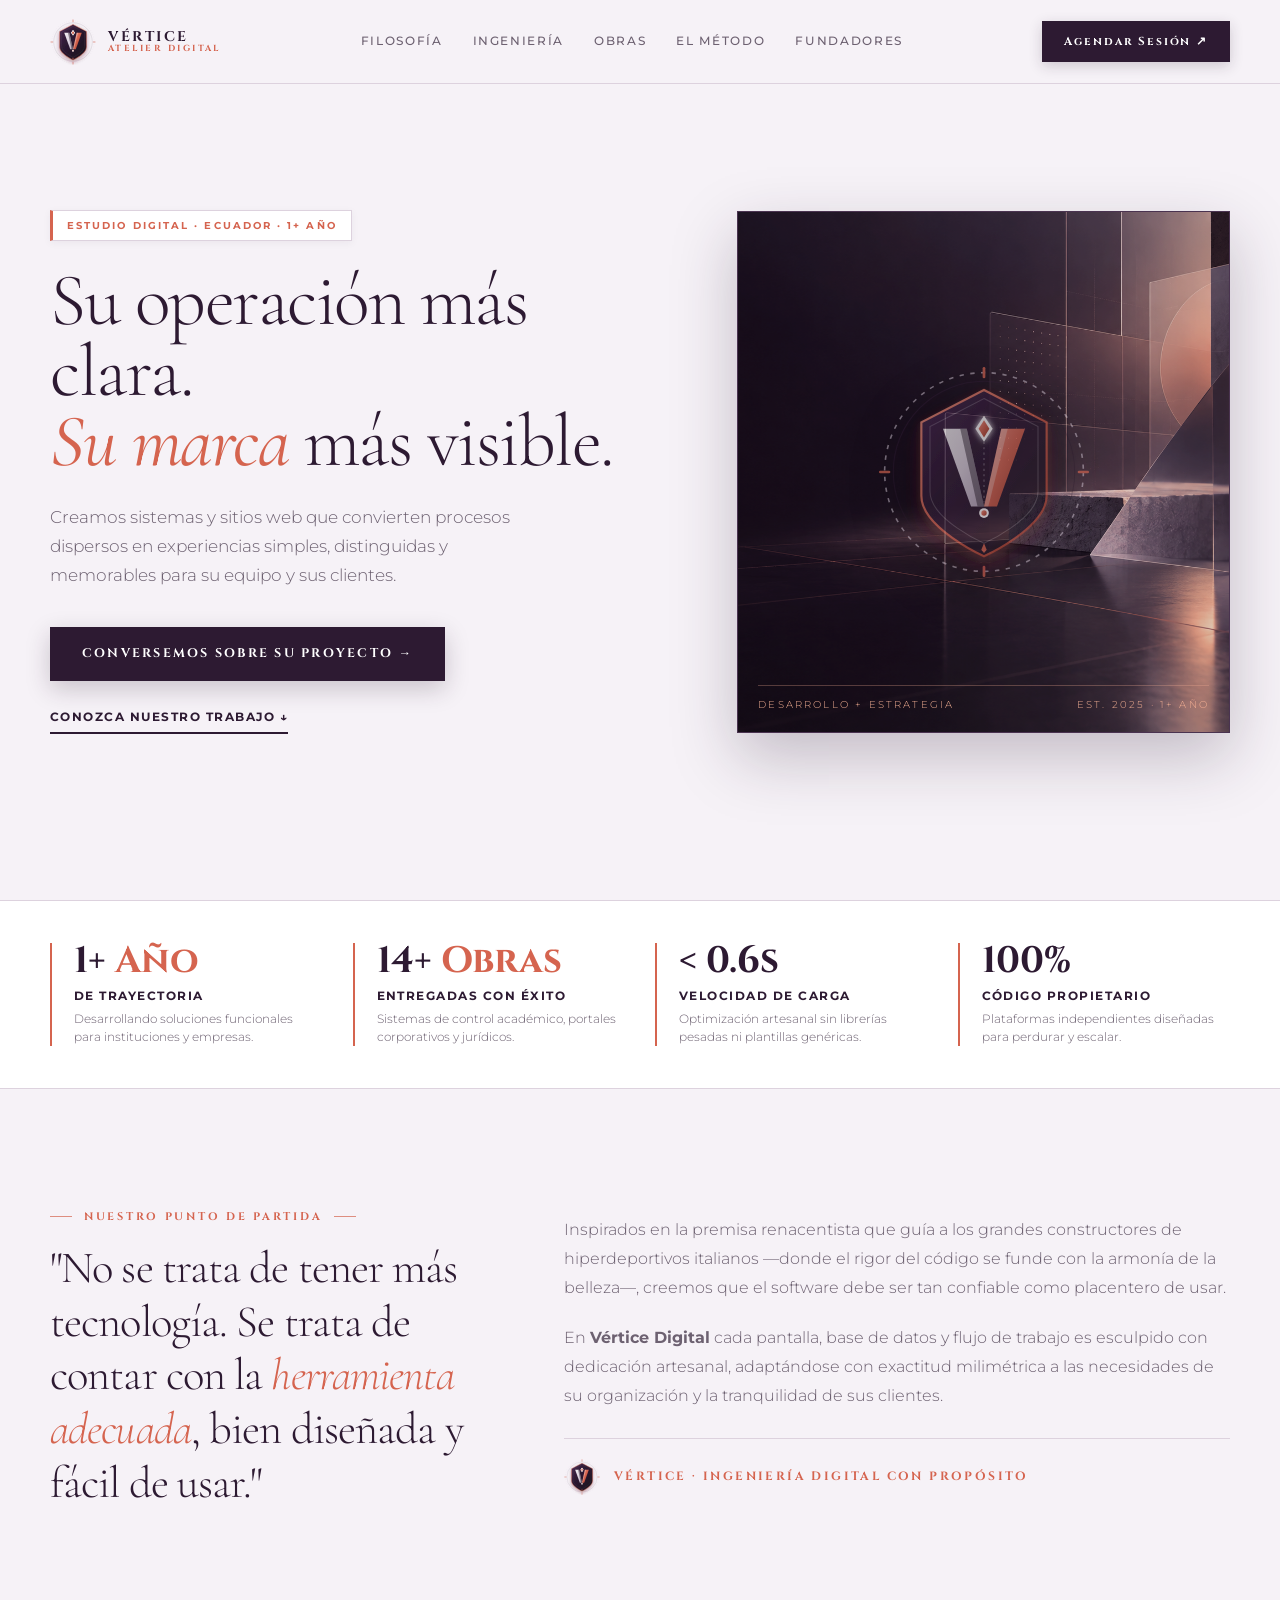
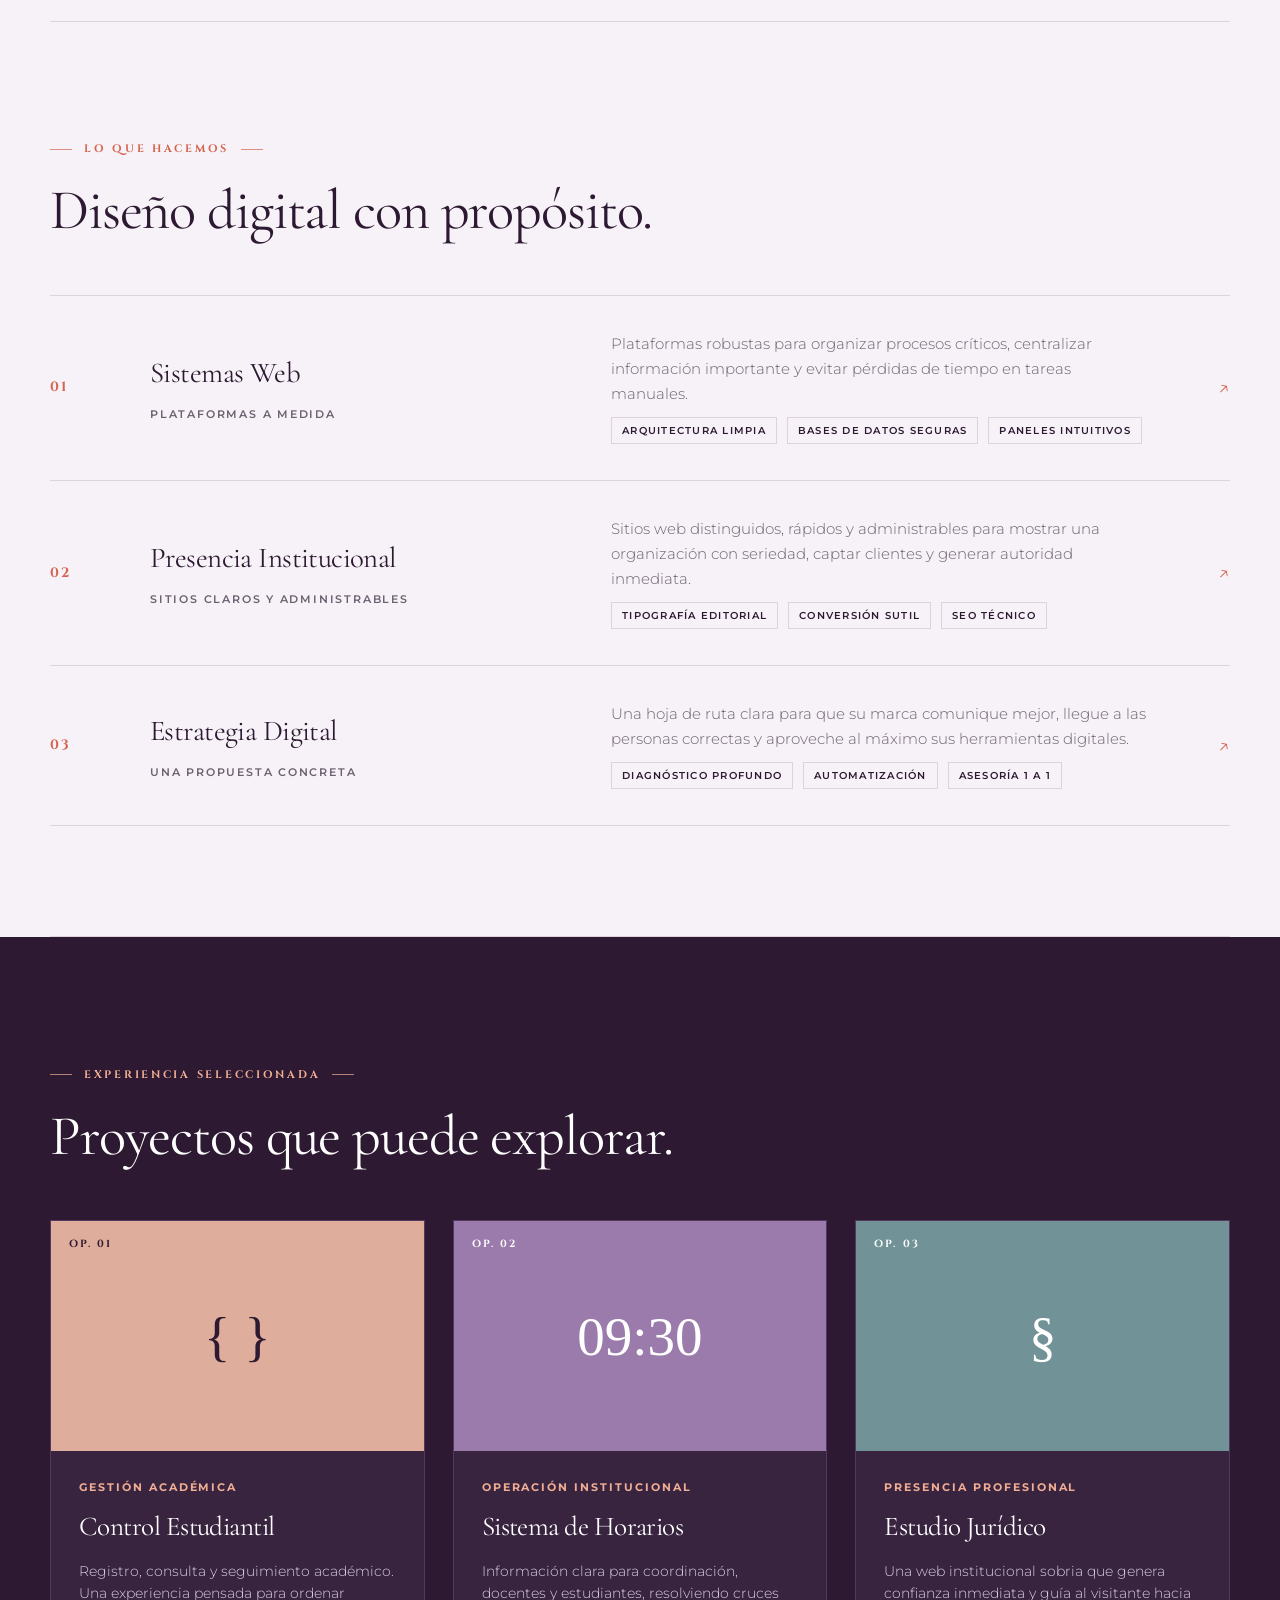
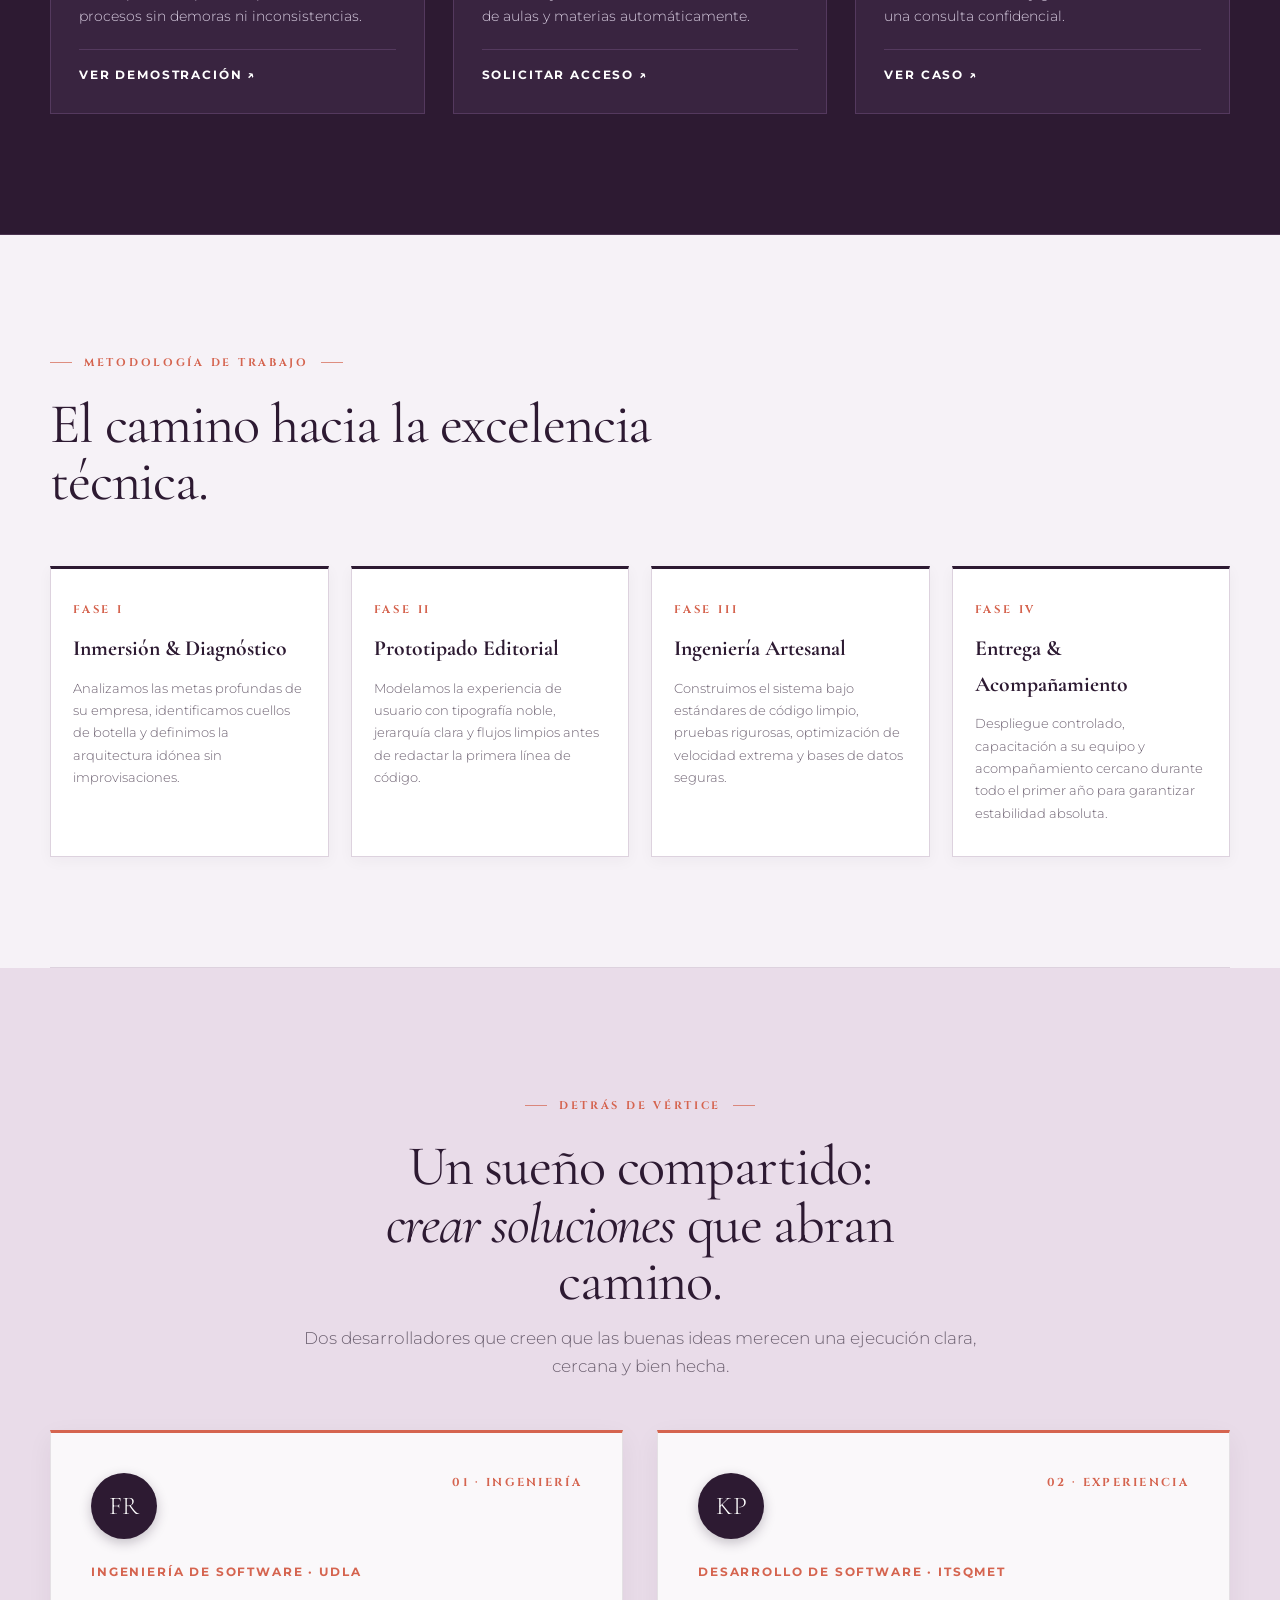
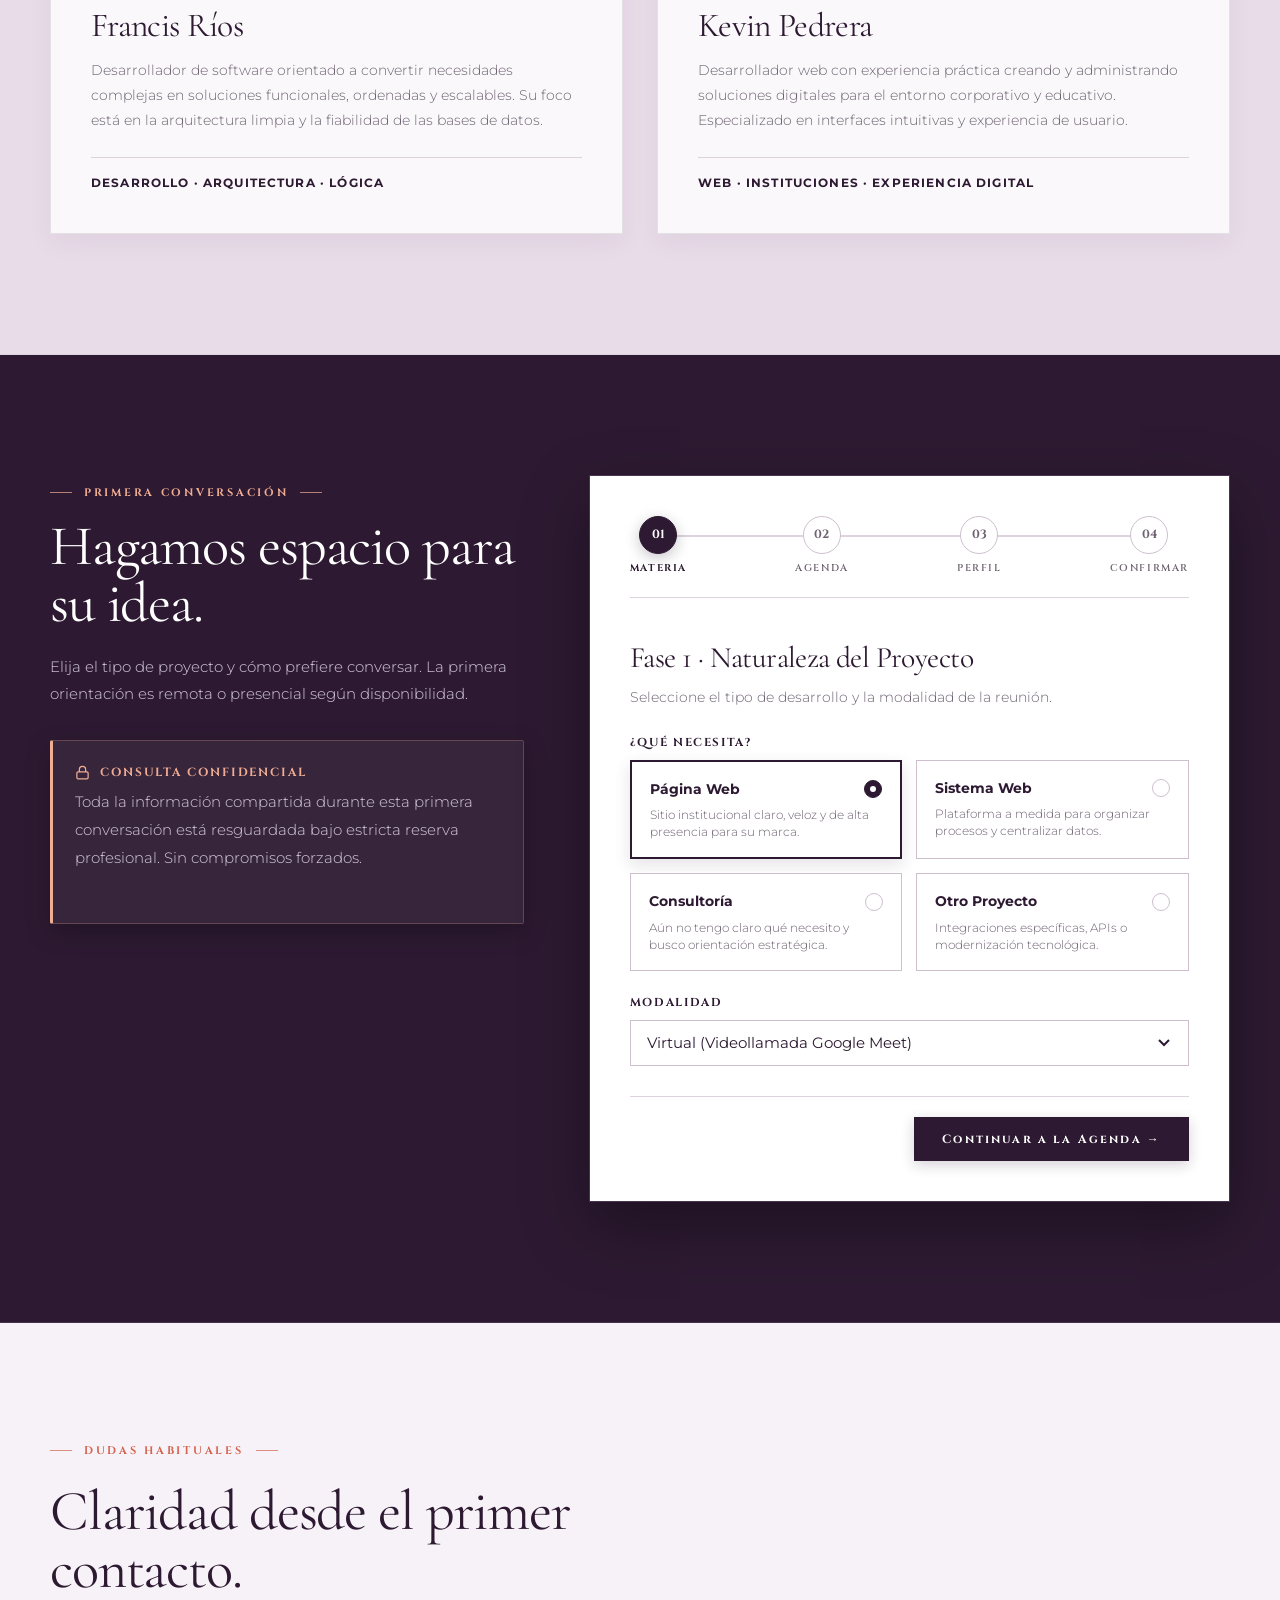
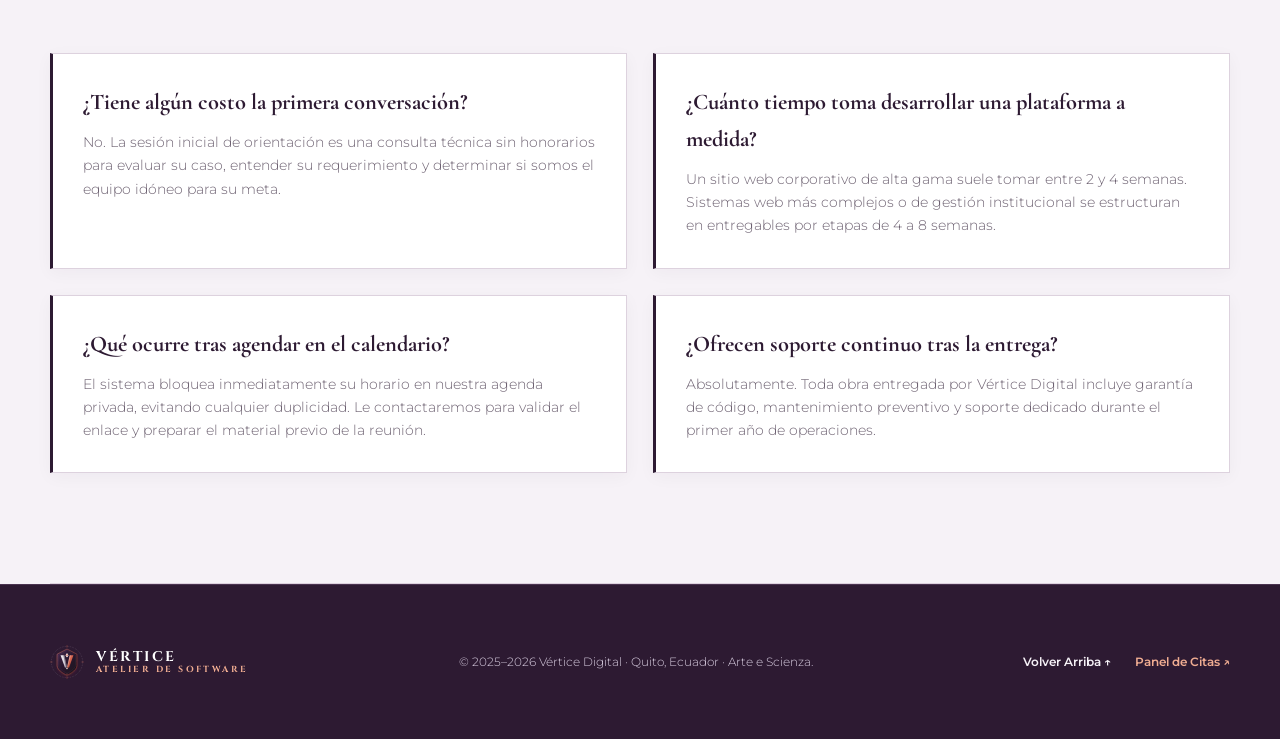
==== commit 44961101: "feat: renovacion de identidad estilo Pagani, reserva en 4 fases, panel administrativo seguro y separ" ====
--- a/index.html
+++ b/index.html
@@ -1,339 +1,2189 @@
 <!doctype html>
-<html lang="es"><head><meta charset="utf-8"><meta name="viewport" content="width=device-width,initial-scale=1"><title>Vértice Digital</title><meta name="description" content="Desarrollo web y estrategia digital para organizaciones."><style>
-:root{--ink:#2d1a32;--paper:#f6f2f7;--accent:#d5644f;--muted:#6d6171;--success:#2e7d4f}*{box-sizing:border-box}html{scroll-behavior:smooth}body{margin:0;background:var(--paper);color:var(--ink);font-family:Arial,sans-serif}.wrap{width:min(1120px,calc(100% - 40px));margin:auto}a{color:inherit;text-decoration:none}.nav{height:80px;display:flex;align-items:center;justify-content:space-between;border-bottom:1px solid #ddd2de}.brand{display:flex;gap:10px;align-items:center;font-size:13px;font-weight:bold;line-height:.9}.brand img{width:34px;height:34px;border-radius:50%;object-fit:cover;background:white}.nav nav{display:flex;gap:24px;font-size:13px;color:var(--muted)}.hero{min-height:630px;display:grid;grid-template-columns:1fr .9fr;align-items:center;gap:70px}.tag{color:var(--accent);font-size:11px;font-weight:bold;letter-spacing:.16em;text-transform:uppercase}.hero h1,.heading{margin:17px 0 0;font:400 clamp(48px,6vw,88px)/.94 Georgia,serif;letter-spacing:-.07em}.hero em{color:var(--accent);font-style:normal}.hero p{max-width:430px;color:var(--muted);line-height:1.7}.button{display:inline-block;margin-top:14px;padding:16px 21px;background:var(--ink);color:white;font-size:13px;font-weight:bold;border:none;cursor:pointer;transition:all .3s ease}.button:hover{background:var(--accent);transform:translateY(-2px)}.button:disabled{opacity:.6;cursor:not-allowed;transform:none}.visual{height:480px;position:relative;overflow:hidden;background:#2d1a32}.visual>img:first-child{width:100%;height:100%;object-fit:cover;animation:zoom 13s ease-in-out infinite alternate}.visual .mark{position:absolute;width:40%;right:8%;top:7%;opacity:.55;animation:float 6s ease-in-out infinite}.intro{padding:105px 12%;border-top:1px solid #ddd2de}.intro p:last-child{font:400 clamp(27px,3.5vw,48px)/1.15 Georgia,serif;letter-spacing:-.04em}.services{padding:30px 0 120px;display:grid;grid-template-columns:.8fr 1.2fr;gap:80px}.heading{font-size:clamp(42px,5vw,70px)}.list{border-top:1px solid #d8ccd9}.service{padding:25px 0;border-bottom:1px solid #d8ccd9;display:grid;grid-template-columns:45px 1fr;gap:10px}.service span,.num{color:var(--accent);font-size:11px}.service h3,.card h3{margin:0;font:400 24px Georgia,serif}.service p,.card p{color:var(--muted);line-height:1.6;font-size:14px}.portfolio{padding:115px 0;background:var(--ink);color:white}.portfolio .tag{color:#f0ad92}.cards{display:grid;grid-template-columns:repeat(3,1fr);gap:22px;margin-top:48px}.art{height:230px;display:grid;place-items:center;background:#dfad9b;color:var(--ink);font:55px Georgia,serif}.card:nth-child(2) .art{background:#9b7bab;color:white}.card:nth-child(3) .art{background:#719398;color:white}.card h3{margin-top:14px;font-size:27px}.card p{color:#d5c7d6}.about{padding:120px 0;background:#e9dce9}.about-head{text-align:center;max-width:760px;margin:auto}.about-head p:last-child{color:var(--muted);line-height:1.6}.people{display:grid;grid-template-columns:1fr 1fr;gap:20px;margin-top:55px}.person{padding:31px;background:rgba(255,255,255,.62);border-top:2px solid var(--accent);transition:.3s}.person:hover{transform:translateY(-8px);box-shadow:0 16px 36px #2d1a3220}.initial{display:grid;place-items:center;width:62px;height:62px;border-radius:50%;background:var(--ink);color:white;font:22px Georgia,serif}.person h3{margin:43px 0 7px;font:32px Georgia,serif}.person small{color:var(--accent);font-weight:bold;letter-spacing:.08em}
-
-/* ===== BOOKING SECTION ===== */
-.booking{padding:120px 0;display:grid;grid-template-columns:.8fr 1.2fr;gap:70px;align-items:start}
-.booking-info .steps{margin-top:30px;display:flex;flex-direction:column;gap:12px}
-.booking-info .step{display:flex;align-items:center;gap:12px;font-size:13px;color:var(--muted)}
-.booking-info .step-num{width:28px;height:28px;border-radius:50%;background:var(--ink);color:white;display:grid;place-items:center;font-size:11px;font-weight:bold;flex-shrink:0}
-.booking form{padding:34px;background:#ede5ee;border-radius:2px;position:relative;overflow:hidden}
-.booking input,.booking select,.booking textarea{width:100%;margin:7px 0 18px;padding:10px 0;border:0;border-bottom:1px solid #cdbfce;background:transparent;font:14px Arial;color:var(--ink);transition:border-color .3s}
-.booking input:focus,.booking select:focus,.booking textarea:focus{outline:none;border-bottom-color:var(--accent)}
-.booking select{cursor:pointer;-webkit-appearance:none;appearance:none;background-image:url("data:image/svg+xml,%3Csvg xmlns='http://www.w3.org/2000/svg' width='12' height='8'%3E%3Cpath d='M1 1l5 5 5-5' stroke='%236d6171' fill='none' stroke-width='1.5'/%3E%3C/svg%3E");background-repeat:no-repeat;background-position:right 4px center}
-.booking label{font-size:12px;font-weight:bold;display:block}
-.booking .form-row{display:grid;grid-template-columns:1fr 1fr;gap:20px}
-.booking .form-note{font-size:12px;color:var(--muted);line-height:1.5;margin-top:4px}
-.booking .optional-tag{font-weight:normal;color:var(--muted);font-style:italic}
-.booking .error-text{color:var(--accent);font-size:11px;margin:-12px 0 14px;display:none}
-
-/* Loading Overlay */
-.form-overlay{position:absolute;inset:0;background:rgba(237,229,238,.92);display:flex;flex-direction:column;align-items:center;justify-content:center;gap:18px;opacity:0;pointer-events:none;transition:opacity .4s ease;z-index:10;backdrop-filter:blur(2px)}
-.form-overlay.active{opacity:1;pointer-events:all}
-.spinner{width:38px;height:38px;border:3px solid #cdbfce;border-top-color:var(--accent);border-radius:50%;animation:spin .8s linear infinite}
-.form-overlay p{font-size:13px;color:var(--muted);font-weight:bold;letter-spacing:.05em}
-
-/* Success State */
-.form-success{position:absolute;inset:0;background:#ede5ee;display:flex;flex-direction:column;align-items:center;justify-content:center;gap:14px;padding:40px;text-align:center;opacity:0;pointer-events:none;transition:opacity .5s ease;z-index:11}
-.form-success.active{opacity:1;pointer-events:all}
-.success-icon{width:64px;height:64px;border-radius:50%;background:var(--success);display:grid;place-items:center;animation:popIn .5s cubic-bezier(.34,1.56,.64,1) forwards;transform:scale(0)}
-.success-icon svg{width:32px;height:32px;stroke:white;stroke-width:2.5;fill:none;stroke-dasharray:40;stroke-dashoffset:40;animation:drawCheck .4s .4s ease forwards}
-.form-success h3{margin:6px 0 0;font:28px Georgia,serif;color:var(--ink)}
-.form-success p{color:var(--muted);font-size:14px;line-height:1.6;max-width:320px}
-.form-success button{padding:14px 24px;background:var(--ink);color:white;border:none;font-size:13px;font-weight:bold;cursor:pointer;margin-top:8px;transition:all .3s}
-.form-success button:hover{background:var(--accent)}
-
-/* Error State */
-.form-error{padding:12px 16px;background:#fce8e6;border-left:3px solid var(--accent);border-radius:2px;margin-bottom:18px;font-size:13px;color:#6d2a20;display:none;animation:slideDown .3s ease}
-.form-error.active{display:block}
-
-@keyframes spin{to{transform:rotate(360deg)}}
-@keyframes popIn{to{transform:scale(1)}}
-@keyframes drawCheck{to{stroke-dashoffset:0}}
-@keyframes slideDown{from{opacity:0;transform:translateY(-8px)}to{opacity:1;transform:translateY(0)}}
-@keyframes zoom{to{transform:scale(1.08)}}
-@keyframes float{50%{transform:translateY(14px)}}
-@media(max-width:700px){.nav nav{display:none}.hero,.services,.booking{grid-template-columns:1fr;gap:38px}.hero{padding:55px 0}.visual{height:380px}.cards,.people{grid-template-columns:1fr}.intro{padding:70px 0}.portfolio,.about,.booking{padding:75px 0}.booking .form-row{grid-template-columns:1fr}}
-</style></head><body>
-<header class="nav wrap"><a class="brand" href="#inicio"><img src="public/vertice-mark.png" alt="Vértice Digital"><span>Vértice<br>Digital</span></a><nav><a href="#servicios">Servicios</a><a href="#portafolio">Portafolio</a><a href="#nosotros">Nosotros</a></nav><a href="#agenda">Agendar ↗</a></header>
-<main><section id="inicio" class="hero wrap"><div><p class="tag">Estudio digital · Ecuador</p><h1>Su operación<br>más clara.<br><em>Su marca</em> más visible.</h1><p>Creamos sistemas y sitios web que convierten procesos dispersos en experiencias simples para su equipo y sus clientes.</p><a class="button" href="#agenda">Conversemos sobre su proyecto →</a></div><div class="visual"><img src="public/vertice-hero.png" alt="Visual abstracto de tecnología y estrategia"><img class="mark" src="public/vertice-mark.png" alt=""></div></section>
-<section class="intro wrap"><p class="tag">Nuestro punto de partida</p><p>No se trata de tener más tecnología. Se trata de contar con la herramienta adecuada, bien diseñada y fácil de usar.</p></section>
-<section id="servicios" class="services wrap"><div><p class="tag">Lo que hacemos</p><h2 class="heading">Diseño digital<br>con propósito.</h2></div><div class="list"><article class="service"><span>01</span><div><h3>Sistemas web</h3><p>Plataformas a medida para organizar procesos y centralizar información importante.</p></div></article><article class="service"><span>02</span><div><h3>Presencia institucional</h3><p>Sitios claros y administrables para mostrar una organización con seriedad.</p></div></article><article class="service"><span>03</span><div><h3>Estrategia digital</h3><p>Una propuesta concreta para que su marca comunique mejor.</p></div></article></div></section>
-<section id="portafolio" class="portfolio"><div class="wrap"><p class="tag">Experiencia seleccionada</p><h2 class="heading">Proyectos que<br>puede explorar.</h2><div class="cards"><article class="card"><div class="art">{ }</div><p class="tag">Gestión académica</p><h3>Control estudiantil</h3><p>Registro, consulta y seguimiento académico.</p></article><article class="card"><div class="art">09:30</div><p class="tag">Operación institucional</p><h3>Sistema de horarios</h3><p>Información clara para coordinación, docentes y estudiantes.</p></article><article class="card"><div class="art">§</div><p class="tag">Presencia profesional</p><h3>Estudio jurídico</h3><p>Una web institucional que genera confianza y facilita el contacto.</p></article></div></div></section>
-<section id="nosotros" class="about"><div class="wrap"><div class="about-head"><p class="tag">Detrás de Vértice</p><h2 class="heading">Un sueño compartido:<br><em>crear soluciones</em><br>que abran camino.</h2><p>Dos desarrolladores que creen que las buenas ideas merecen una ejecución clara, cercana y bien hecha.</p></div><div class="people"><article class="person"><div class="initial">FR</div><h3>Francis Ríos</h3><small>INGENIERÍA DE SOFTWARE · UDLA</small><p>Desarrollador de software orientado a soluciones funcionales, ordenadas y escalables.</p></article><article class="person"><div class="initial">KP</div><h3>Kevin Pedrera</h3><small>DESARROLLO DE SOFTWARE · ITSQMET</small><p>Desarrollador web con experiencia en soluciones digitales para el entorno educativo.</p></article></div></div></section>
-
-<section id="agenda" class="booking wrap">
-  <div class="booking-info">
-    <p class="tag">Primera conversación</p>
-    <h2 class="heading">Hagamos espacio<br>para su idea.</h2>
-    <p>Seleccione el tipo de proyecto, la fecha y cómo prefiere conversar.</p>
-    <div class="steps">
-      <div class="step"><span class="step-num">01</span> Cuéntenos qué necesita</div>
-      <div class="step"><span class="step-num">02</span> Elegimos fecha y modalidad</div>
-      <div class="step"><span class="step-num">03</span> Le confirmamos la cita</div>
+<html lang="es">
+<head>
+  <meta charset="utf-8">
+  <meta name="viewport" content="width=device-width, initial-scale=1">
+  <title>Vértice Digital · Atelier de Ingeniería y Diseño Web</title>
+  <meta name="description" content="Sistemas web a medida, presencia institucional y consultoría digital con estándar de alta ingeniería.">
+  <link rel="icon" type="image/svg+xml" href="public/favicon.svg">
+
+  <!-- Google Fonts: Cormorant Garamond, Montserrat, Cinzel -->
+  <link rel="preconnect" href="https://fonts.googleapis.com">
+  <link rel="preconnect" href="https://fonts.gstatic.com" crossorigin>
+  <link href="https://fonts.googleapis.com/css2?family=Cinzel:wght@500;600;700&family=Cormorant+Garamond:ital,wght@0,300;0,400;0,500;0,600;1,400;1,600&family=Montserrat:wght@300;400;500;600;700&display=swap" rel="stylesheet">
+
+  <style>
+    :root {
+      /* Identidad Vértice: Morado Berenjena Noble, Lavanda Pálido y Terracota Cálido */
+      --ink: #2d1a32;             /* Morado profundo distintivo */
+      --ink-dark: #211225;        /* Morado noche */
+      --paper: #f6f2f7;           /* Lienzo lavanda seda suave */
+      --paper-pure: #ffffff;      /* Blanco puro para tarjetas */
+      --paper-subtle: #ede5ee;    /* Lavanda de soporte para formularios */
+      --paper-mauve: #e9dce9;     /* Malva para secciones de contraste suave */
+      
+      --accent: #d5644f;          /* Terracota coral de acento */
+      --accent-soft: #f0ad92;     /* Terracota pálido */
+      --accent-glow: rgba(213, 100, 79, 0.28);
+
+      --muted: #6d6171;           /* Gris ciruela para textos secundarios */
+      --muted-light: #9c90a1;     /* Ciruela claro */
+      --line: #ddd2de;            /* Separador en lila sutil */
+      --line-strong: #cdbfce;     /* Borde de inputs con alto contraste */
+
+      --success: #2e7d4f;
+      --danger: #b83d31;
+    }
+
+    * { box-sizing: border-box; margin: 0; padding: 0; }
+    html { scroll-behavior: smooth; }
+    body {
+      background-color: var(--paper);
+      color: var(--ink);
+      font-family: 'Montserrat', sans-serif;
+      font-weight: 300;
+      line-height: 1.65;
+      overflow-x: hidden;
+      -webkit-font-smoothing: antialiased;
+    }
+
+    .wrap {
+      width: min(1180px, calc(100% - 44px));
+      margin: auto;
+    }
+
+    a { color: inherit; text-decoration: none; transition: all 0.25s ease; }
+
+    /* ====== TIPOGRAFÍA NOBLE ====== */
+    h1, h2, h3, .serif {
+      font-family: 'Cormorant Garamond', Georgia, serif;
+      font-weight: 400;
+      letter-spacing: -0.02em;
+    }
+    .cinzel {
+      font-family: 'Cinzel', serif;
+      letter-spacing: 0.16em;
+      text-transform: uppercase;
+    }
+    .eyebrow {
+      font-family: 'Cinzel', serif;
+      font-size: 0.68rem;
+      font-weight: 700;
+      letter-spacing: 0.25em;
+      text-transform: uppercase;
+      color: var(--accent);
+      display: inline-flex;
+      align-items: center;
+      gap: 12px;
+      margin-bottom: 16px;
+    }
+    .eyebrow::before, .eyebrow::after {
+      content: '';
+      display: inline-block;
+      width: 22px;
+      height: 1px;
+      background: var(--accent);
+      opacity: 0.7;
+    }
+
+    /* ====== NAVEGACIÓN EN LAVANDA CON TOQUES MORADOS ====== */
+    .nav-bar {
+      position: sticky;
+      top: 0;
+      z-index: 100;
+      background: rgba(246, 242, 247, 0.94);
+      backdrop-filter: blur(14px);
+      border-bottom: 1px solid var(--line);
+      height: 84px;
+      display: flex;
+      align-items: center;
+    }
+    .nav-inner {
+      display: flex;
+      align-items: center;
+      justify-content: space-between;
+    }
+    .brand {
+      display: flex;
+      align-items: center;
+      gap: 12px;
+    }
+    .brand-logo-svg {
+      width: 46px;
+      height: 46px;
+      transition: all 0.4s cubic-bezier(0.16, 1, 0.3, 1);
+    }
+    .brand:hover .brand-logo-svg {
+      transform: translateY(-2px) scale(1.04);
+      filter: drop-shadow(0 6px 16px var(--accent-glow));
+    }
+    .brand-text {
+      font-family: 'Cinzel', serif;
+      font-size: 0.88rem;
+      font-weight: 700;
+      letter-spacing: 0.18em;
+      line-height: 1.1;
+      color: var(--ink);
+    }
+    .brand-text span {
+      display: block;
+      font-size: 0.55rem;
+      color: var(--accent);
+      letter-spacing: 0.28em;
+      font-weight: 700;
+    }
+    .nav-links {
+      display: flex;
+      gap: 30px;
+      font-size: 0.74rem;
+      letter-spacing: 0.14em;
+      text-transform: uppercase;
+      color: var(--muted);
+      font-weight: 500;
+    }
+    .nav-links a:hover {
+      color: var(--ink);
+    }
+    .nav-cta {
+      display: inline-flex;
+      align-items: center;
+      gap: 10px;
+      padding: 11px 22px;
+      background: var(--ink);
+      color: #ffffff;
+      font-family: 'Cinzel', serif;
+      font-size: 0.72rem;
+      letter-spacing: 0.16em;
+      font-weight: 700;
+      transition: all 0.3s ease;
+      box-shadow: 0 4px 14px rgba(45, 26, 50, 0.2);
+    }
+    .nav-cta:hover {
+      background: var(--accent);
+      transform: translateY(-2px);
+      box-shadow: 0 6px 18px var(--accent-glow);
+    }
+
+    /* ====== HERO: SU MARCA MÁS VISIBLE ====== */
+    .hero-section {
+      min-height: calc(100vh - 84px);
+      display: grid;
+      grid-template-columns: 1.12fr 0.88fr;
+      align-items: center;
+      gap: 60px;
+      padding: 50px 0 90px;
+    }
+    .hero-badge {
+      display: inline-flex;
+      align-items: center;
+      gap: 10px;
+      padding: 6px 14px;
+      background: #ffffff;
+      border: 1px solid var(--line);
+      border-left: 3px solid var(--accent);
+      font-size: 0.65rem;
+      letter-spacing: 0.2em;
+      text-transform: uppercase;
+      color: var(--accent);
+      font-weight: 700;
+      margin-bottom: 24px;
+      box-shadow: 0 2px 8px rgba(45, 26, 50, 0.05);
+    }
+    .hero-heading {
+      font-size: clamp(3.2rem, 5.8vw, 5.5rem);
+      line-height: 0.95;
+      font-weight: 300;
+      color: var(--ink);
+      margin-bottom: 26px;
+    }
+    .hero-heading em {
+      font-style: italic;
+      color: var(--accent);
+      font-weight: 400;
+    }
+    .hero-intro {
+      font-size: 1.05rem;
+      color: var(--muted);
+      max-width: 480px;
+      line-height: 1.75;
+      margin-bottom: 36px;
+      font-weight: 300;
+    }
+    .hero-actions {
+      display: flex;
+      align-items: center;
+      gap: 26px;
+      flex-wrap: wrap;
+    }
+    .btn-main {
+      display: inline-flex;
+      align-items: center;
+      gap: 16px;
+      padding: 17px 32px;
+      background: var(--ink);
+      color: #ffffff;
+      font-family: 'Cinzel', serif;
+      font-size: 0.78rem;
+      font-weight: 700;
+      letter-spacing: 0.18em;
+      text-transform: uppercase;
+      border: none;
+      cursor: pointer;
+      box-shadow: 0 8px 24px rgba(45, 26, 50, 0.22);
+      transition: all 0.35s ease;
+    }
+    .btn-main:hover {
+      transform: translateY(-3px);
+      background: var(--accent);
+      box-shadow: 0 12px 28px var(--accent-glow);
+    }
+    .btn-text-link {
+      font-size: 0.78rem;
+      letter-spacing: 0.12em;
+      text-transform: uppercase;
+      color: var(--ink);
+      border-bottom: 2px solid var(--ink);
+      padding-bottom: 4px;
+      font-weight: 700;
+    }
+    .btn-text-link:hover {
+      color: var(--accent);
+      border-bottom-color: var(--accent);
+    }
+    .hero-visual {
+      position: relative;
+      aspect-ratio: 1 / 1.06;
+      background: var(--ink);
+      border: 1px solid #4a3350;
+      display: grid;
+      place-items: center;
+      overflow: hidden;
+      box-shadow: 0 24px 60px rgba(45, 26, 50, 0.25);
+    }
+    .hero-visual img.hero-bg {
+      width: 100%;
+      height: 100%;
+      object-fit: cover;
+      opacity: 0.85;
+      transition: transform 12s ease;
+    }
+    .hero-visual:hover img.hero-bg {
+      transform: scale(1.06);
+    }
+    .hero-watermark {
+      position: absolute;
+      width: 44%;
+      opacity: 0.65;
+      filter: drop-shadow(0 15px 30px rgba(0, 0, 0, 0.6));
+      animation: floatMark 7s ease-in-out infinite;
+    }
+    .visual-corner-tag {
+      position: absolute;
+      bottom: 20px;
+      left: 20px;
+      right: 20px;
+      display: flex;
+      justify-content: space-between;
+      font-size: 0.62rem;
+      letter-spacing: 0.22em;
+      text-transform: uppercase;
+      color: var(--accent-soft);
+      border-top: 1px solid rgba(240, 173, 146, 0.3);
+      padding-top: 10px;
+    }
+
+    /* ====== FRANJA DE MÉTRICAS (1+ AÑO) ====== */
+    .specs-strip {
+      border-top: 1px solid var(--line);
+      border-bottom: 1px solid var(--line);
+      background: #ffffff;
+      padding: 42px 0;
+    }
+    .specs-grid {
+      display: grid;
+      grid-template-columns: repeat(4, 1fr);
+      gap: 30px;
+    }
+    .spec-card {
+      border-left: 2px solid var(--accent);
+      padding-left: 22px;
+    }
+    .spec-num {
+      font-family: 'Cinzel', serif;
+      font-size: 2.3rem;
+      font-weight: 700;
+      color: var(--ink);
+      line-height: 1;
+      margin-bottom: 6px;
+    }
+    .spec-num span { color: var(--accent); }
+    .spec-title {
+      font-size: 0.78rem;
+      letter-spacing: 0.12em;
+      text-transform: uppercase;
+      color: var(--ink);
+      font-weight: 700;
+      margin-bottom: 4px;
+    }
+    .spec-desc {
+      font-size: 0.75rem;
+      color: var(--muted);
+      line-height: 1.5;
+    }
+
+    /* ====== MANIFIESTO ====== */
+    .manifesto-section {
+      padding: 110px 0;
+      border-bottom: 1px solid var(--line);
+    }
+    .manifesto-grid {
+      display: grid;
+      grid-template-columns: 0.8fr 1.2fr;
+      gap: 70px;
+      align-items: center;
+    }
+    .manifesto-quote {
+      font-size: clamp(2.1rem, 3.5vw, 3.2rem);
+      line-height: 1.2;
+      font-weight: 300;
+      color: var(--ink);
+    }
+    .manifesto-quote span {
+      color: var(--accent);
+      font-style: italic;
+    }
+    .manifesto-body p {
+      color: var(--muted);
+      font-size: 0.98rem;
+      line-height: 1.85;
+      margin-bottom: 20px;
+    }
+    .manifesto-author {
+      margin-top: 28px;
+      display: flex;
+      align-items: center;
+      gap: 14px;
+      padding-top: 20px;
+      border-top: 1px solid var(--line);
+    }
+    .manifesto-author span {
+      font-family: 'Cinzel', serif;
+      font-size: 0.75rem;
+      letter-spacing: 0.2em;
+      color: var(--accent);
+      font-weight: 700;
+    }
+
+    /* ====== SERVICIOS ====== */
+    .services-section {
+      padding: 110px 0;
+      border-bottom: 1px solid var(--line);
+    }
+    .section-head {
+      margin-bottom: 55px;
+      max-width: 680px;
+    }
+    .section-title {
+      font-size: clamp(2.5rem, 4.4vw, 4.2rem);
+      line-height: 1.02;
+      margin-top: 8px;
+      color: var(--ink);
+    }
+    .services-accordion {
+      display: flex;
+      flex-direction: column;
+    }
+    .service-row {
+      display: grid;
+      grid-template-columns: 70px 1.2fr 1.5fr 50px;
+      align-items: center;
+      gap: 30px;
+      padding: 36px 0;
+      border-top: 1px solid var(--line);
+      transition: all 0.35s ease;
+      cursor: pointer;
+    }
+    .service-row:last-child {
+      border-bottom: 1px solid var(--line);
+    }
+    .service-row:hover {
+      padding-left: 20px;
+      padding-right: 20px;
+      background: #ffffff;
+      border-color: var(--accent);
+      box-shadow: 0 4px 18px rgba(45, 26, 50, 0.05);
+    }
+    .service-index {
+      font-family: 'Cinzel', serif;
+      font-size: 0.85rem;
+      color: var(--accent);
+      letter-spacing: 0.15em;
+      font-weight: 700;
+    }
+    .service-title h3 {
+      font-size: 1.8rem;
+      color: var(--ink);
+      margin-bottom: 4px;
+    }
+    .service-title span {
+      font-size: 0.7rem;
+      letter-spacing: 0.16em;
+      text-transform: uppercase;
+      color: var(--muted);
+      font-weight: 600;
+    }
+    .service-details p {
+      font-size: 0.92rem;
+      color: var(--muted);
+      line-height: 1.7;
+    }
+    .service-specs {
+      display: flex;
+      gap: 10px;
+      margin-top: 10px;
+      flex-wrap: wrap;
+    }
+    .service-tag {
+      font-size: 0.65rem;
+      letter-spacing: 0.12em;
+      text-transform: uppercase;
+      padding: 4px 10px;
+      background: var(--paper);
+      border: 1px solid var(--line);
+      color: var(--ink);
+      font-weight: 600;
+    }
+    .service-arrow {
+      font-size: 1.4rem;
+      color: var(--accent);
+      text-align: right;
+      transition: transform 0.3s ease;
+    }
+    .service-row:hover .service-arrow {
+      transform: translateX(6px);
+    }
+
+    /* ====== PORTAFOLIO: CONTRASTE EN MORADO NOCHE ====== */
+    .portfolio-section {
+      padding: 120px 0;
+      background: var(--ink);
+      color: #ffffff;
+      border-bottom: 1px solid #4a3350;
+    }
+    .portfolio-section .section-title {
+      color: #ffffff;
+    }
+    .portfolio-section .eyebrow {
+      color: var(--accent-soft);
+    }
+    .portfolio-section .eyebrow::before,
+    .portfolio-section .eyebrow::after {
+      background: var(--accent-soft);
+    }
+    .portfolio-grid {
+      display: grid;
+      grid-template-columns: repeat(3, 1fr);
+      gap: 28px;
+      margin-top: 50px;
+    }
+    .portfolio-card {
+      background: #392440;
+      border: 1px solid #54395e;
+      transition: all 0.4s cubic-bezier(0.16, 1, 0.3, 1);
+      display: flex;
+      flex-direction: column;
+    }
+    .portfolio-card:hover {
+      transform: translateY(-9px);
+      border-color: var(--accent-soft);
+      box-shadow: 0 20px 45px rgba(0, 0, 0, 0.45);
+    }
+    .portfolio-art {
+      height: 230px;
+      position: relative;
+      display: grid;
+      place-items: center;
+      overflow: hidden;
+      font: 55px Georgia, serif;
+      color: var(--ink);
+    }
+    .card-art-1 { background: #dfad9b; }
+    .card-art-2 { background: #9b7bab; color: #ffffff; }
+    .card-art-3 { background: #719398; color: #ffffff; }
+
+    .portfolio-year {
+      position: absolute;
+      top: 16px;
+      left: 18px;
+      font-family: 'Cinzel', serif;
+      font-size: 0.65rem;
+      letter-spacing: 0.2em;
+      color: var(--ink);
+      font-weight: 700;
+    }
+    .card-art-2 .portfolio-year, .card-art-3 .portfolio-year { color: #ffffff; }
+
+    .portfolio-content {
+      padding: 28px;
+      display: flex;
+      flex-direction: column;
+      flex-grow: 1;
+    }
+    .portfolio-tag {
+      font-size: 0.68rem;
+      letter-spacing: 0.18em;
+      text-transform: uppercase;
+      color: var(--accent-soft);
+      margin-bottom: 8px;
+      font-weight: 700;
+    }
+    .portfolio-content h3 {
+      font-size: 1.7rem;
+      color: #ffffff;
+      margin-bottom: 10px;
+    }
+    .portfolio-content p {
+      font-size: 0.88rem;
+      color: #d8cde0;
+      line-height: 1.6;
+      margin-bottom: 22px;
+      flex-grow: 1;
+    }
+    .portfolio-link {
+      font-size: 0.72rem;
+      letter-spacing: 0.16em;
+      text-transform: uppercase;
+      color: #ffffff;
+      display: inline-flex;
+      align-items: center;
+      gap: 8px;
+      border-top: 1px solid #54395e;
+      padding-top: 16px;
+      font-weight: 700;
+    }
+    .portfolio-link:hover {
+      color: var(--accent-soft);
+    }
+
+    /* ====== EL MÉTODO EN 4 ETAPAS ====== */
+    .process-section {
+      padding: 110px 0;
+      border-bottom: 1px solid var(--line);
+    }
+    .process-grid {
+      display: grid;
+      grid-template-columns: repeat(4, 1fr);
+      gap: 22px;
+      margin-top: 50px;
+    }
+    .process-card {
+      padding: 32px 22px;
+      background: #ffffff;
+      border: 1px solid var(--line);
+      border-top: 3px solid var(--ink);
+      box-shadow: 0 4px 14px rgba(45, 26, 50, 0.04);
+      transition: border-color 0.3s;
+    }
+    .process-card:hover {
+      border-top-color: var(--accent);
+    }
+    .process-phase {
+      font-family: 'Cinzel', serif;
+      font-size: 0.7rem;
+      letter-spacing: 0.25em;
+      color: var(--accent);
+      margin-bottom: 12px;
+      display: block;
+      font-weight: 700;
+    }
+    .process-card h4 {
+      font-size: 1.35rem;
+      font-family: 'Cormorant Garamond', serif;
+      color: var(--ink);
+      margin-bottom: 10px;
+    }
+    .process-card p {
+      font-size: 0.82rem;
+      color: var(--muted);
+      line-height: 1.7;
+    }
+
+    /* ====== SECCIÓN DE FUNDADORES EN MALVA ELEGANTE ====== */
+    .founders-section {
+      padding: 120px 0;
+      background: var(--paper-mauve);
+      border-bottom: 1px solid var(--line);
+    }
+    .founders-grid {
+      display: grid;
+      grid-template-columns: 1fr 1fr;
+      gap: 34px;
+      margin-top: 50px;
+    }
+    .founder-box {
+      padding: 40px;
+      background: rgba(255, 255, 255, 0.8);
+      border: 1px solid rgba(45, 26, 50, 0.1);
+      border-top: 3px solid var(--accent);
+      box-shadow: 0 8px 24px rgba(45, 26, 50, 0.06);
+      transition: all 0.35s ease;
+    }
+    .founder-box:hover {
+      transform: translateY(-8px);
+      box-shadow: 0 16px 36px rgba(45, 26, 50, 0.14);
+      background: #ffffff;
+    }
+    .founder-header {
+      display: flex;
+      justify-content: space-between;
+      align-items: flex-start;
+      margin-bottom: 24px;
+    }
+    .founder-avatar {
+      width: 66px;
+      height: 66px;
+      border-radius: 50%;
+      background: var(--ink);
+      display: grid;
+      place-items: center;
+      font-family: 'Cormorant Garamond', serif;
+      font-size: 1.6rem;
+      color: #ffffff;
+      box-shadow: 0 4px 12px rgba(45, 26, 50, 0.25);
+    }
+    .founder-num {
+      font-family: 'Cinzel', serif;
+      font-size: 0.72rem;
+      letter-spacing: 0.2em;
+      color: var(--accent);
+      font-weight: 700;
+    }
+    .founder-box h3 {
+      font-size: 2.1rem;
+      color: var(--ink);
+      margin-bottom: 4px;
+    }
+    .founder-role {
+      font-size: 0.72rem;
+      letter-spacing: 0.16em;
+      text-transform: uppercase;
+      color: var(--accent);
+      margin-bottom: 16px;
+      font-weight: 700;
+      display: block;
+    }
+    .founder-bio {
+      font-size: 0.9rem;
+      color: var(--muted);
+      line-height: 1.75;
+      margin-bottom: 24px;
+    }
+    .founder-meta {
+      padding-top: 16px;
+      border-top: 1px solid var(--line);
+      font-size: 0.72rem;
+      letter-spacing: 0.1em;
+      text-transform: uppercase;
+      color: var(--ink);
+      font-weight: 700;
+    }
+
+    /* ===================================================
+       SECCIÓN DE RESERVA POR FASES (ESTUDIO JURÍDICO)
+       FONDO MORADO PROFUNDO (#2d1a32) DE ALTA CONVERSIÓN
+       =================================================== */
+    .booking-section {
+      padding: 120px 0;
+      background: var(--ink);
+      color: #ffffff;
+      border-bottom: 1px solid #4a3350;
+      position: relative;
+    }
+    .booking-container {
+      display: grid;
+      grid-template-columns: 0.85fr 1.15fr;
+      gap: 65px;
+      align-items: start;
+    }
+    .booking-sidebar h2 {
+      font-size: clamp(2.7rem, 4.4vw, 4rem);
+      line-height: 1.02;
+      margin-bottom: 20px;
+      color: #ffffff;
+    }
+    .booking-sidebar p {
+      color: #d8cde0;
+      font-size: 0.96rem;
+      line-height: 1.8;
+      margin-bottom: 30px;
+    }
+    .booking-sidebar .eyebrow {
+      color: var(--accent-soft);
+    }
+    .booking-sidebar .eyebrow::before,
+    .booking-sidebar .eyebrow::after {
+      background: var(--accent-soft);
+    }
+    .confidential-seal {
+      padding: 22px;
+      background: rgba(255, 255, 255, 0.05);
+      border: 1px solid rgba(240, 173, 146, 0.25);
+      border-left: 3px solid var(--accent-soft);
+      box-shadow: 0 8px 24px rgba(0, 0, 0, 0.25);
+      border-radius: 2px;
+      margin-top: 32px;
+    }
+    .confidential-title {
+      display: flex;
+      align-items: center;
+      gap: 10px;
+      font-family: 'Cinzel', serif;
+      font-size: 0.74rem;
+      letter-spacing: 0.16em;
+      color: var(--accent-soft);
+      font-weight: 700;
+      margin-bottom: 6px;
+    }
+    .confidential-desc {
+      font-size: 0.78rem;
+      color: #d8cde0;
+      line-height: 1.6;
+    }
+
+    /* Tarjeta Principal del Stepper en Blanco Puro con Alto Contraste */
+    .intake-stepper-box {
+      background: #ffffff;
+      border: 1px solid #4a3350;
+      padding: 40px;
+      position: relative;
+      box-shadow: 0 24px 60px rgba(0, 0, 0, 0.35);
+    }
+    
+    /* Barra de Progreso de Fases */
+    .stepper-header {
+      display: flex;
+      align-items: center;
+      justify-content: space-between;
+      position: relative;
+      margin-bottom: 36px;
+      padding-bottom: 20px;
+      border-bottom: 1px solid var(--line);
+    }
+    .step-indicator {
+      display: flex;
+      flex-direction: column;
+      align-items: center;
+      gap: 6px;
+      position: relative;
+      z-index: 2;
+    }
+    .step-circle {
+      width: 38px;
+      height: 38px;
+      border-radius: 50%;
+      border: 1px solid var(--line-strong);
+      background: #ffffff;
+      color: var(--muted);
+      font-family: 'Cinzel', serif;
+      font-size: 0.75rem;
+      font-weight: 700;
+      display: grid;
+      place-items: center;
+      transition: all 0.35s ease;
+    }
+    .step-indicator.active .step-circle {
+      border-color: var(--ink);
+      background: var(--ink);
+      color: #ffffff;
+      box-shadow: 0 4px 14px rgba(45, 26, 50, 0.25);
+    }
+    .step-indicator.completed .step-circle {
+      border-color: var(--accent);
+      color: #ffffff;
+      background: var(--accent);
+    }
+    .step-name {
+      font-size: 0.62rem;
+      letter-spacing: 0.16em;
+      text-transform: uppercase;
+      color: var(--muted);
+      font-family: 'Cinzel', serif;
+      font-weight: 600;
+    }
+    .step-indicator.active .step-name {
+      color: var(--ink);
+      font-weight: 700;
+    }
+    .stepper-line-bar {
+      position: absolute;
+      top: 19px;
+      left: 36px;
+      right: 36px;
+      height: 2px;
+      background: var(--line);
+      z-index: 1;
+    }
+    .stepper-line-progress {
+      height: 100%;
+      width: 0%;
+      background: var(--accent);
+      transition: width 0.4s ease;
+    }
+
+    /* Contenido de Fases */
+    .step-pane {
+      display: none;
+      animation: fadeIn 0.4s ease forwards;
+    }
+    .step-pane.active {
+      display: block;
+    }
+    .step-pane-header {
+      margin-bottom: 24px;
+    }
+    .step-pane-header h3 {
+      font-size: 1.85rem;
+      color: var(--ink);
+      margin-bottom: 4px;
+    }
+    .step-pane-header p {
+      font-size: 0.85rem;
+      color: var(--muted);
+    }
+
+    /* Tarjetas de Selección */
+    .options-grid {
+      display: grid;
+      grid-template-columns: 1fr 1fr;
+      gap: 14px;
+      margin-bottom: 22px;
+    }
+    .selectable-card {
+      padding: 16px 18px;
+      background: #ffffff;
+      border: 1px solid var(--line-strong);
+      cursor: pointer;
+      transition: all 0.25s ease;
+      display: flex;
+      flex-direction: column;
+      gap: 6px;
+    }
+    .selectable-card:hover {
+      border-color: var(--ink);
+      box-shadow: 0 4px 12px rgba(45, 26, 50, 0.08);
+    }
+    .selectable-card.selected {
+      border-color: var(--ink);
+      border-width: 2px;
+      background: #ffffff;
+      box-shadow: 0 6px 16px rgba(45, 26, 50, 0.12);
+    }
+    .card-radio-header {
+      display: flex;
+      align-items: center;
+      justify-content: space-between;
+    }
+    .card-title {
+      font-size: 0.88rem;
+      font-weight: 700;
+      color: var(--ink);
+    }
+    .card-check {
+      width: 18px;
+      height: 18px;
+      border-radius: 50%;
+      border: 1px solid var(--line-strong);
+      display: grid;
+      place-items: center;
+    }
+    .selectable-card.selected .card-check {
+      border-color: var(--ink);
+      background: var(--ink);
+    }
+    .card-check::after {
+      content: '';
+      width: 6px;
+      height: 6px;
+      background: #ffffff;
+      border-radius: 50%;
+      display: none;
+    }
+    .selectable-card.selected .card-check::after {
+      display: block;
+    }
+    .card-desc {
+      font-size: 0.74rem;
+      color: var(--muted);
+      line-height: 1.45;
+    }
+
+    /* Campos de Formulario con Bordes Nítidos */
+    .field-group {
+      margin-bottom: 20px;
+    }
+    .field-label {
+      display: block;
+      font-size: 0.72rem;
+      font-family: 'Cinzel', serif;
+      letter-spacing: 0.14em;
+      text-transform: uppercase;
+      color: var(--ink);
+      font-weight: 700;
+      margin-bottom: 8px;
+    }
+    .field-input, .field-select, .field-textarea {
+      width: 100%;
+      padding: 13px 16px;
+      background: #ffffff;
+      border: 1px solid var(--line-strong);
+      color: var(--ink);
+      font-family: 'Montserrat', sans-serif;
+      font-size: 0.92rem;
+      transition: all 0.3s ease;
+      outline: none;
+    }
+    .field-input:focus, .field-select:focus, .field-textarea:focus {
+      border-color: var(--ink);
+      box-shadow: 0 0 10px rgba(45, 26, 50, 0.12);
+    }
+    .field-select {
+      cursor: pointer;
+      appearance: none;
+      background-image: url("data:image/svg+xml,%3Csvg xmlns='http://www.w3.org/2000/svg' width='12' height='8'%3E%3Cpath d='M1 1l5 5 5-5' stroke='%232d1a32' fill='none' stroke-width='2'/%3E%3C/svg%3E");
+      background-repeat: no-repeat;
+      background-position: right 18px center;
+    }
+    .input-grid-2 {
+      display: grid;
+      grid-template-columns: 1fr 1fr;
+      gap: 16px;
+    }
+
+    /* Horarios (Chips) */
+    .hours-grid {
+      display: grid;
+      grid-template-columns: repeat(4, 1fr);
+      gap: 8px;
+      margin-top: 8px;
+    }
+    .hour-chip {
+      padding: 11px 6px;
+      text-align: center;
+      background: #ffffff;
+      border: 1px solid var(--line-strong);
+      font-size: 0.78rem;
+      letter-spacing: 0.06em;
+      color: var(--ink);
+      cursor: pointer;
+      transition: all 0.2s ease;
+      font-weight: 600;
+    }
+    .hour-chip:hover {
+      border-color: var(--ink);
+      background: var(--paper);
+    }
+    .hour-chip.selected {
+      border-color: var(--ink);
+      background: var(--ink);
+      color: #ffffff;
+      box-shadow: 0 4px 12px rgba(45, 26, 50, 0.2);
+    }
+
+    /* Resumen (Fase 4 - Dossier) */
+    .summary-dossier {
+      background: #ffffff;
+      border: 2px solid var(--accent);
+      padding: 24px;
+      margin-bottom: 26px;
+      position: relative;
+      box-shadow: 0 6px 18px rgba(45, 26, 50, 0.06);
+    }
+    .dossier-watermark {
+      position: absolute;
+      top: 14px;
+      right: 18px;
+      font-family: 'Cinzel', serif;
+      font-size: 0.6rem;
+      letter-spacing: 0.24em;
+      color: var(--accent);
+      border: 1px solid var(--accent);
+      padding: 2px 8px;
+      font-weight: 700;
+    }
+    .dossier-title {
+      font-family: 'Cinzel', serif;
+      font-size: 0.75rem;
+      letter-spacing: 0.18em;
+      color: var(--ink);
+      margin-bottom: 16px;
+      text-transform: uppercase;
+      font-weight: 700;
+    }
+    .dossier-grid {
+      display: grid;
+      grid-template-columns: 1fr 1fr;
+      gap: 16px;
+    }
+    .dossier-item {
+      display: flex;
+      flex-direction: column;
+      gap: 2px;
+    }
+    .dossier-label {
+      font-size: 0.65rem;
+      text-transform: uppercase;
+      letter-spacing: 0.12em;
+      color: var(--muted);
+      font-weight: 600;
+    }
+    .dossier-val {
+      font-size: 0.9rem;
+      color: var(--ink);
+      font-weight: 700;
+    }
+
+    /* Navegación del Stepper */
+    .stepper-nav {
+      display: flex;
+      align-items: center;
+      justify-content: space-between;
+      margin-top: 30px;
+      padding-top: 20px;
+      border-top: 1px solid var(--line);
+    }
+    .btn-step-prev {
+      background: transparent;
+      border: 1px solid var(--line-strong);
+      color: var(--muted);
+      font-family: 'Cinzel', serif;
+      font-size: 0.72rem;
+      letter-spacing: 0.14em;
+      padding: 12px 24px;
+      cursor: pointer;
+      transition: all 0.25s ease;
+      font-weight: 700;
+    }
+    .btn-step-prev:hover {
+      border-color: var(--ink);
+      color: var(--ink);
+      background: #ffffff;
+    }
+    .btn-step-next {
+      background: var(--ink);
+      border: none;
+      color: #ffffff;
+      font-family: 'Cinzel', serif;
+      font-size: 0.75rem;
+      font-weight: 700;
+      letter-spacing: 0.18em;
+      padding: 14px 28px;
+      cursor: pointer;
+      transition: all 0.3s ease;
+      display: inline-flex;
+      align-items: center;
+      gap: 10px;
+      margin-left: auto;
+      box-shadow: 0 4px 14px rgba(45, 26, 50, 0.2);
+    }
+    .btn-step-next:hover {
+      background: var(--accent);
+      box-shadow: 0 6px 18px var(--accent-glow);
+      transform: translateY(-2px);
+    }
+
+    /* Overlays de Carga & Éxito */
+    .loading-veil {
+      position: absolute;
+      inset: 0;
+      background: rgba(237, 229, 238, 0.96);
+      backdrop-filter: blur(6px);
+      display: flex;
+      flex-direction: column;
+      align-items: center;
+      justify-content: center;
+      gap: 18px;
+      opacity: 0;
+      pointer-events: none;
+      transition: opacity 0.4s ease;
+      z-index: 20;
+    }
+    .loading-veil.active {
+      opacity: 1;
+      pointer-events: all;
+    }
+    .pagani-spinner {
+      width: 48px;
+      height: 48px;
+      border: 3px solid var(--line);
+      border-top-color: var(--accent);
+      border-radius: 50%;
+      animation: spin 0.9s cubic-bezier(0.68, -0.55, 0.27, 1.55) infinite;
+    }
+    .loading-veil p {
+      font-family: 'Cinzel', serif;
+      font-size: 0.75rem;
+      letter-spacing: 0.22em;
+      color: var(--ink);
+      text-transform: uppercase;
+      font-weight: 700;
+    }
+
+    .success-veil {
+      position: absolute;
+      inset: 0;
+      background: #ffffff;
+      display: flex;
+      flex-direction: column;
+      align-items: center;
+      justify-content: center;
+      text-align: center;
+      padding: 45px 30px;
+      opacity: 0;
+      pointer-events: none;
+      transition: opacity 0.5s ease;
+      z-index: 25;
+    }
+    .success-veil.active {
+      opacity: 1;
+      pointer-events: all;
+    }
+    .success-symbol {
+      width: 70px;
+      height: 70px;
+      border-radius: 50%;
+      background: var(--ink);
+      display: grid;
+      place-items: center;
+      margin-bottom: 20px;
+      box-shadow: 0 8px 22px rgba(45, 26, 50, 0.25);
+    }
+    .success-symbol svg {
+      width: 32px;
+      height: 32px;
+      stroke: #ffffff;
+      stroke-width: 2.5;
+      fill: none;
+    }
+    .success-veil h3 {
+      font-size: 2.4rem;
+      color: var(--ink);
+      margin-bottom: 12px;
+    }
+    .success-veil p {
+      max-width: 440px;
+      color: var(--muted);
+      font-size: 0.92rem;
+      line-height: 1.7;
+      margin-bottom: 28px;
+    }
+
+    .booking-error-banner {
+      padding: 14px 18px;
+      background: #fde8e8;
+      border-left: 3px solid var(--danger);
+      font-size: 0.8rem;
+      color: #991b1b;
+      margin-bottom: 20px;
+      display: none;
+      animation: fadeIn 0.3s ease;
+    }
+    .booking-error-banner.active {
+      display: block;
+    }
+
+    /* ====== PREGUNTAS FRECUENTES ====== */
+    .faq-section {
+      padding: 110px 0;
+      border-bottom: 1px solid var(--line);
+    }
+    .faq-grid {
+      display: grid;
+      grid-template-columns: 1fr 1fr;
+      gap: 26px;
+      margin-top: 50px;
+    }
+    .faq-card {
+      padding: 30px;
+      background: #ffffff;
+      border: 1px solid var(--line);
+      border-left: 3px solid var(--ink);
+      box-shadow: 0 4px 16px rgba(45, 26, 50, 0.04);
+    }
+    .faq-card h4 {
+      font-family: 'Cormorant Garamond', serif;
+      font-size: 1.4rem;
+      color: var(--ink);
+      margin-bottom: 10px;
+    }
+    .faq-card p {
+      font-size: 0.85rem;
+      color: var(--muted);
+      line-height: 1.7;
+    }
+
+    /* ====== FOOTER EN MORADO PROFUNDO ====== */
+    footer {
+      padding: 60px 0;
+      background: var(--ink);
+      color: var(--paper);
+      font-size: 0.75rem;
+      border-top: 1px solid #4a3350;
+    }
+    .footer-inner {
+      display: flex;
+      justify-content: space-between;
+      align-items: center;
+      flex-wrap: wrap;
+      gap: 20px;
+    }
+    .footer-brand {
+      display: flex;
+      align-items: center;
+      gap: 12px;
+    }
+    .footer-legal {
+      display: flex;
+      gap: 24px;
+      font-weight: 600;
+    }
+    .footer-legal a {
+      color: var(--paper);
+    }
+    .footer-legal a:hover {
+      color: var(--accent-soft);
+    }
+
+    /* ====== ANIMACIONES ====== */
+    @keyframes spin { to { transform: rotate(360deg); } }
+    @keyframes floatMark {
+      0%, 100% { transform: translateY(0px) rotate(-1deg); }
+      50% { transform: translateY(14px) rotate(2deg); }
+    }
+    @keyframes fadeIn {
+      from { opacity: 0; transform: translateY(8px); }
+      to { opacity: 1; transform: translateY(0); }
+    }
+
+    /* ====== RESPONSIVE ====== */
+    @media (max-width: 900px) {
+      .hero-section { grid-template-columns: 1fr; gap: 40px; }
+      .manifesto-grid { grid-template-columns: 1fr; gap: 40px; }
+      .specs-grid { grid-template-columns: 1fr 1fr; }
+      .service-row { grid-template-columns: 50px 1fr; gap: 15px; }
+      .service-details, .service-arrow { grid-column: 2; }
+      .portfolio-grid { grid-template-columns: 1fr; }
+      .process-grid { grid-template-columns: 1fr 1fr; }
+      .founders-grid { grid-template-columns: 1fr; }
+      .booking-container { grid-template-columns: 1fr; gap: 45px; }
+      .faq-grid { grid-template-columns: 1fr; }
+      .nav-links { display: none; }
+      .hours-grid { grid-template-columns: repeat(3, 1fr); }
+      .options-grid { grid-template-columns: 1fr; }
+    }
+    @media (max-width: 600px) {
+      .specs-grid { grid-template-columns: 1fr; }
+      .process-grid { grid-template-columns: 1fr; }
+      .input-grid-2 { grid-template-columns: 1fr; }
+      .hours-grid { grid-template-columns: repeat(2, 1fr); }
+      .intake-stepper-box { padding: 24px 18px; }
+    }
+  </style>
+</head>
+
+<body>
+
+  <!-- NAVEGACIÓN -->
+  <header class="nav-bar">
+    <div class="wrap nav-inner">
+      <a href="#inicio" class="brand">
+        <!-- Logo Vértice Vectorial SVG con Identidad de Marca -->
+        <img src="public/vertice-logo.svg" alt="Emblema Vértice" class="brand-logo-svg">
+        <div class="brand-text">
+          VÉRTICE
+          <span>ATELIER DIGITAL</span>
+        </div>
+      </a>
+
+      <nav class="nav-links">
+        <a href="#manifiesto">Filosofía</a>
+        <a href="#servicios">Ingeniería</a>
+        <a href="#obras">Obras</a>
+        <a href="#metodo">El Método</a>
+        <a href="#fundadores">Fundadores</a>
+      </nav>
+
+      <a href="#reserva" class="nav-cta">Agendar Sesión ↗</a>
     </div>
-  </div>
-
-  <form id="bookingForm">
-    <!-- Loading Overlay -->
-    <div class="form-overlay" id="loadingOverlay">
-      <div class="spinner"></div>
-      <p>Registrando su cita...</p>
+  </header>
+
+  <main>
+    <!-- HERO SECTION: SU MARCA MÁS VISIBLE -->
+    <section id="inicio" class="wrap hero-section">
+      <div>
+        <div class="hero-badge">
+          Estudio digital · Ecuador · 1+ Año
+        </div>
+        <h1 class="hero-heading">
+          Su operación más clara.<br>
+          <em>Su marca</em> más visible.
+        </h1>
+        <p class="hero-intro">
+          Creamos sistemas y sitios web que convierten procesos dispersos en experiencias simples, distinguidas y memorables para su equipo y sus clientes.
+        </p>
+        <div class="hero-actions">
+          <a href="#reserva" class="btn-main">Conversemos sobre su proyecto →</a>
+          <a href="#obras" class="btn-text-link">Conozca nuestro trabajo ↓</a>
+        </div>
+      </div>
+
+      <div class="hero-visual">
+        <img class="hero-bg" src="public/vertice-hero.png" alt="Composición tecnológica y estratégica Vértice">
+        <!-- Marca de agua con el nuevo logo en Morado y Terracota -->
+        <img class="hero-watermark" src="public/vertice-logo.svg" alt="">
+        <div class="visual-corner-tag">
+          <span>DESARROLLO + ESTRATEGIA</span>
+          <span>EST. 2025 · 1+ AÑO</span>
+        </div>
+      </div>
+    </section>
+
+    <!-- FRANJA DE MÉTRICAS & TRAYECTORIA (1 AÑO) -->
+    <section class="specs-strip">
+      <div class="wrap specs-grid">
+        <div class="spec-card">
+          <div class="spec-num">1+ <span>Año</span></div>
+          <div class="spec-title">De Trayectoria</div>
+          <div class="spec-desc">Desarrollando soluciones funcionales para instituciones y empresas.</div>
+        </div>
+        <div class="spec-card">
+          <div class="spec-num">14+ <span>Obras</span></div>
+          <div class="spec-title">Entregadas con Éxito</div>
+          <div class="spec-desc">Sistemas de control académico, portales corporativos y jurídicos.</div>
+        </div>
+        <div class="spec-card">
+          <div class="spec-num">&lt; 0.6s</div>
+          <div class="spec-title">Velocidad de Carga</div>
+          <div class="spec-desc">Optimización artesanal sin librerías pesadas ni plantillas genéricas.</div>
+        </div>
+        <div class="spec-card">
+          <div class="spec-num">100%</div>
+          <div class="spec-title">Código Propietario</div>
+          <div class="spec-desc">Plataformas independientes diseñadas para perdurar y escalar.</div>
+        </div>
+      </div>
+    </section>
+
+    <!-- MANIFIESTO: FILOSOFÍA HORACIO PAGANI -->
+    <section id="manifiesto" class="wrap manifesto-section">
+      <div class="manifesto-grid">
+        <div>
+          <div class="eyebrow">Nuestro Punto de Partida</div>
+          <h2 class="manifesto-quote">
+            "No se trata de tener más tecnología. Se trata de contar con la <span>herramienta adecuada</span>, bien diseñada y fácil de usar."
+          </h2>
+        </div>
+        <div class="manifesto-body">
+          <p>
+            Inspirados en la premisa renacentista que guía a los grandes constructores de hiperdeportivos italianos —donde el rigor del código se funde con la armonía de la belleza—, creemos que el software debe ser tan confiable como placentero de usar.
+          </p>
+          <p>
+            En <strong>Vértice Digital</strong> cada pantalla, base de datos y flujo de trabajo es esculpido con dedicación artesanal, adaptándose con exactitud milimétrica a las necesidades de su organización y la tranquilidad de sus clientes.
+          </p>
+          <div class="manifesto-author">
+            <img src="public/vertice-logo.svg" alt="" style="width:36px;height:36px;">
+            <span>VÉRTICE · INGENIERÍA DIGITAL CON PROPÓSITO</span>
+          </div>
+        </div>
+      </div>
+    </section>
+
+    <!-- SERVICIOS / DISCIPLINES -->
+    <section id="servicios" class="wrap services-section">
+      <div class="section-head">
+        <div class="eyebrow">Lo que hacemos</div>
+        <h2 class="section-title">Diseño digital con propósito.</h2>
+      </div>
+
+      <div class="services-accordion">
+        <article class="service-row" onclick="selectServiceInBooking('Sistemas Web a Medida')">
+          <span class="service-index">01</span>
+          <div class="service-title">
+            <h3>Sistemas Web</h3>
+            <span>PLATAFORMAS A MEDIDA</span>
+          </div>
+          <div class="service-details">
+            <p>Plataformas robustas para organizar procesos críticos, centralizar información importante y evitar pérdidas de tiempo en tareas manuales.</p>
+            <div class="service-specs">
+              <span class="service-tag">Arquitectura Limpia</span>
+              <span class="service-tag">Bases de Datos Seguras</span>
+              <span class="service-tag">Paneles Intuitivos</span>
+            </div>
+          </div>
+          <div class="service-arrow">↗</div>
+        </article>
+
+        <article class="service-row" onclick="selectServiceInBooking('Presencia e Identidad Institucional')">
+          <span class="service-index">02</span>
+          <div class="service-title">
+            <h3>Presencia Institucional</h3>
+            <span>SITIOS CLAROS Y ADMINISTRABLES</span>
+          </div>
+          <div class="service-details">
+            <p>Sitios web distinguidos, rápidos y administrables para mostrar una organización con seriedad, captar clientes y generar autoridad inmediata.</p>
+            <div class="service-specs">
+              <span class="service-tag">Tipografía Editorial</span>
+              <span class="service-tag">Conversión Sutil</span>
+              <span class="service-tag">SEO Técnico</span>
+            </div>
+          </div>
+          <div class="service-arrow">↗</div>
+        </article>
+
+        <article class="service-row" onclick="selectServiceInBooking('Estrategia y Consultoría Digital')">
+          <span class="service-index">03</span>
+          <div class="service-title">
+            <h3>Estrategia Digital</h3>
+            <span>UNA PROPUESTA CONCRETA</span>
+          </div>
+          <div class="service-details">
+            <p>Una hoja de ruta clara para que su marca comunique mejor, llegue a las personas correctas y aproveche al máximo sus herramientas digitales.</p>
+            <div class="service-specs">
+              <span class="service-tag">Diagnóstico Profundo</span>
+              <span class="service-tag">Automatización</span>
+              <span class="service-tag">Asesoría 1 a 1</span>
+            </div>
+          </div>
+          <div class="service-arrow">↗</div>
+        </article>
+      </div>
+    </section>
+
+    <!-- OBRAS SELECTAS: CONTRASTE EN MORADO NOCHE -->
+    <section id="obras" class="portfolio-section">
+      <div class="wrap">
+        <div class="section-head">
+          <div class="eyebrow">Experiencia Seleccionada</div>
+          <h2 class="section-title">Proyectos que puede explorar.</h2>
+        </div>
+
+        <div class="portfolio-grid">
+          <article class="portfolio-card">
+            <div class="portfolio-art card-art-1">
+              <span class="portfolio-year">OP. 01</span>
+              <div>{ }</div>
+            </div>
+            <div class="portfolio-content">
+              <div class="portfolio-tag">Gestión Académica</div>
+              <h3>Control Estudiantil</h3>
+              <p>Registro, consulta y seguimiento académico. Una experiencia pensada para ordenar procesos sin demoras ni inconsistencias.</p>
+              <a href="#reserva" class="portfolio-link">Ver Demostración ↗</a>
+            </div>
+          </article>
+
+          <article class="portfolio-card">
+            <div class="portfolio-art card-art-2">
+              <span class="portfolio-year">OP. 02</span>
+              <div>09:30</div>
+            </div>
+            <div class="portfolio-content">
+              <div class="portfolio-tag">Operación Institucional</div>
+              <h3>Sistema de Horarios</h3>
+              <p>Información clara para coordinación, docentes y estudiantes, resolviendo cruces de aulas y materias automáticamente.</p>
+              <a href="#reserva" class="portfolio-link">Solicitar Acceso ↗</a>
+            </div>
+          </article>
+
+          <article class="portfolio-card">
+            <div class="portfolio-art card-art-3">
+              <span class="portfolio-year">OP. 03</span>
+              <div>§</div>
+            </div>
+            <div class="portfolio-content">
+              <div class="portfolio-tag">Presencia Profesional</div>
+              <h3>Estudio Jurídico</h3>
+              <p>Una web institucional sobria que genera confianza inmediata y guía al visitante hacia una consulta confidencial.</p>
+              <a href="#reserva" class="portfolio-link">Ver Caso ↗</a>
+            </div>
+          </article>
+        </div>
+      </div>
+    </section>
+
+    <!-- EL MÉTODO VÉRTICE: 4 ETAPAS -->
+    <section id="metodo" class="wrap process-section">
+      <div class="section-head">
+        <div class="eyebrow">Metodología de Trabajo</div>
+        <h2 class="section-title">El camino hacia la excelencia técnica.</h2>
+      </div>
+
+      <div class="process-grid">
+        <div class="process-card">
+          <span class="process-phase">FASE I</span>
+          <h4>Inmersión & Diagnóstico</h4>
+          <p>Analizamos las metas profundas de su empresa, identificamos cuellos de botella y definimos la arquitectura idónea sin improvisaciones.</p>
+        </div>
+
+        <div class="process-card">
+          <span class="process-phase">FASE II</span>
+          <h4>Prototipado Editorial</h4>
+          <p>Modelamos la experiencia de usuario con tipografía noble, jerarquía clara y flujos limpios antes de redactar la primera línea de código.</p>
+        </div>
+
+        <div class="process-card">
+          <span class="process-phase">FASE III</span>
+          <h4>Ingeniería Artesanal</h4>
+          <p>Construimos el sistema bajo estándares de código limpio, pruebas rigurosas, optimización de velocidad extrema y bases de datos seguras.</p>
+        </div>
+
+        <div class="process-card">
+          <span class="process-phase">FASE IV</span>
+          <h4>Entrega & Acompañamiento</h4>
+          <p>Despliegue controlado, capacitación a su equipo y acompañamiento cercano durante todo el primer año para garantizar estabilidad absoluta.</p>
+        </div>
+      </div>
+    </section>
+
+    <!-- SECCIÓN DE FUNDADORES EN MALVA ELEGANTE -->
+    <section id="fundadores" class="founders-section">
+      <div class="wrap">
+        <div class="section-head" style="text-align: center; margin: 0 auto 50px;">
+          <div class="eyebrow">Detrás de Vértice</div>
+          <h2 class="section-title">Un sueño compartido:<br><em>crear soluciones</em> que abran camino.</h2>
+          <p style="color: var(--muted); margin-top: 14px; font-size: 1.05rem;">Dos desarrolladores que creen que las buenas ideas merecen una ejecución clara, cercana y bien hecha.</p>
+        </div>
+
+        <div class="founders-grid">
+          <article class="founder-box">
+            <div class="founder-header">
+              <div class="founder-avatar">FR</div>
+              <span class="founder-num">01 · INGENIERÍA</span>
+            </div>
+            <span class="founder-role">Ingeniería de Software · UDLA</span>
+            <h3>Francis Ríos</h3>
+            <p class="founder-bio">
+              Desarrollador de software orientado a convertir necesidades complejas en soluciones funcionales, ordenadas y escalables. Su foco está en la arquitectura limpia y la fiabilidad de las bases de datos.
+            </p>
+            <div class="founder-meta">
+              Desarrollo · Arquitectura · Lógica
+            </div>
+          </article>
+
+          <article class="founder-box">
+            <div class="founder-header">
+              <div class="founder-avatar">KP</div>
+              <span class="founder-num">02 · EXPERIENCIA</span>
+            </div>
+            <span class="founder-role">Desarrollo de Software · ITSQMET</span>
+            <h3>Kevin Pedrera</h3>
+            <p class="founder-bio">
+              Desarrollador web con experiencia práctica creando y administrando soluciones digitales para el entorno corporativo y educativo. Especializado en interfaces intuitivas y experiencia de usuario.
+            </p>
+            <div class="founder-meta">
+              Web · Instituciones · Experiencia Digital
+            </div>
+          </article>
+        </div>
+      </div>
+    </section>
+
+    <!-- ===================================================
+         SECCIÓN DE RESERVA POR FASES (ESTUDIO JURÍDICO)
+         CAJA DE ALTO CONTRASTE EN LAVANDA #ede5ee
+         =================================================== -->
+    <section id="reserva" class="booking-section">
+      <div class="wrap booking-container">
+        
+        <!-- Lateral Informativo -->
+        <div class="booking-sidebar">
+          <div class="eyebrow">Primera Conversación</div>
+          <h2>Hagamos espacio para su idea.</h2>
+          <p>
+            Elija el tipo de proyecto y cómo prefiere conversar. La primera orientación es remota o presencial según disponibilidad.
+          </p>
+
+          <div class="confidential-seal">
+            <div class="confidential-title">
+              <svg width="15" height="15" viewBox="0 0 24 24" fill="none" stroke="currentColor" stroke-width="2"><rect x="3" y="11" width="18" height="11" rx="2" ry="2"></rect><path d="M7 11V7a5 5 0 0 1 10 0v4"></path></svg>
+              CONSULTA CONFIDENCIAL
+            </div>
+            <p class="confidential-desc">
+              Toda la información compartida durante esta primera conversación está resguardada bajo estricta reserva profesional. Sin compromisos forzados.
+            </p>
+          </div>
+        </div>
+
+        <!-- Formulario por Fases (Intake Stepper) en Caja #ede5ee -->
+        <div class="intake-stepper-box">
+          
+          <!-- Indicador Visual de 4 Fases con alto contraste -->
+          <div class="stepper-header">
+            <div class="stepper-line-bar">
+              <div class="stepper-line-progress" id="stepperProgressBar"></div>
+            </div>
+
+            <div class="step-indicator active" id="indicator1">
+              <div class="step-circle">01</div>
+              <span class="step-name">Materia</span>
+            </div>
+
+            <div class="step-indicator" id="indicator2">
+              <div class="step-circle">02</div>
+              <span class="step-name">Agenda</span>
+            </div>
+
+            <div class="step-indicator" id="indicator3">
+              <div class="step-circle">03</div>
+              <span class="step-name">Perfil</span>
+            </div>
+
+            <div class="step-indicator" id="indicator4">
+              <div class="step-circle">04</div>
+              <span class="step-name">Confirmar</span>
+            </div>
+          </div>
+
+          <!-- Banner de Errores -->
+          <div class="booking-error-banner" id="bookingErrorBanner"></div>
+
+          <!-- FORMULARIO MULTI-FASE -->
+          <form id="multiPhaseBookingForm">
+
+            <!-- FASE 1: MATERIA & MODALIDAD -->
+            <div class="step-pane active" id="stepPane1">
+              <div class="step-pane-header">
+                <h3>Fase 1 · Naturaleza del Proyecto</h3>
+                <p>Seleccione el tipo de desarrollo y la modalidad de la reunión.</p>
+              </div>
+
+              <div class="field-group">
+                <label class="field-label">¿Qué necesita?</label>
+                <div class="options-grid">
+                  <div class="selectable-card selected" onclick="selectServiceCard(this, 'Página Web')">
+                    <div class="card-radio-header">
+                      <span class="card-title">Página Web</span>
+                      <div class="card-check"></div>
+                    </div>
+                    <p class="card-desc">Sitio institucional claro, veloz y de alta presencia para su marca.</p>
+                  </div>
+
+                  <div class="selectable-card" onclick="selectServiceCard(this, 'Programa o Sistema Web')">
+                    <div class="card-radio-header">
+                      <span class="card-title">Sistema Web</span>
+                      <div class="card-check"></div>
+                    </div>
+                    <p class="card-desc">Plataforma a medida para organizar procesos y centralizar datos.</p>
+                  </div>
+
+                  <div class="selectable-card" onclick="selectServiceCard(this, 'Consultoría')">
+                    <div class="card-radio-header">
+                      <span class="card-title">Consultoría</span>
+                      <div class="card-check"></div>
+                    </div>
+                    <p class="card-desc">Aún no tengo claro qué necesito y busco orientación estratégica.</p>
+                  </div>
+
+                  <div class="selectable-card" onclick="selectServiceCard(this, 'Otro Proyecto Especializado')">
+                    <div class="card-radio-header">
+                      <span class="card-title">Otro Proyecto</span>
+                      <div class="card-check"></div>
+                    </div>
+                    <p class="card-desc">Integraciones específicas, APIs o modernización tecnológica.</p>
+                  </div>
+                </div>
+                <input type="hidden" name="necesidad" id="inputNecesidad" value="Página Web">
+              </div>
+
+              <div class="field-group">
+                <label class="field-label">Modalidad</label>
+                <select class="field-select" name="modalidad" id="selectModalidad" onchange="handleModalidadChange()">
+                  <option value="Virtual">Virtual (Videollamada Google Meet)</option>
+                  <option value="Presencial">Presencial (Quito, Ecuador)</option>
+                </select>
+              </div>
+
+              <div class="stepper-nav">
+                <button type="button" class="btn-step-next" onclick="goToStep(2)">Continuar a la Agenda →</button>
+              </div>
+            </div>
+
+            <!-- FASE 2: AGENDA & CANAL DE RECEPCIÓN -->
+            <div class="step-pane" id="stepPane2">
+              <div class="step-pane-header">
+                <h3>Fase 2 · Fecha, Horario & Enlace</h3>
+                <p>Elija el bloque de disponibilidad y cómo desea recibir el enlace de la reunión.</p>
+              </div>
+
+              <div class="field-group">
+                <label class="field-label">Fecha Preferida</label>
+                <input type="date" class="field-input" id="inputFechaDia" onchange="validateSelectedDate()">
+              </div>
+
+              <div class="field-group">
+                <label class="field-label">Hora Preferida (De 07:00 AM a 08:00 PM)</label>
+                <div class="hours-grid" id="hoursGrid">
+                  <div class="hour-chip" onclick="selectHourChip(this, '07:00')">07:00 AM</div>
+                  <div class="hour-chip" onclick="selectHourChip(this, '08:00')">08:00 AM</div>
+                  <div class="hour-chip" onclick="selectHourChip(this, '09:00')">09:00 AM</div>
+                  <div class="hour-chip" onclick="selectHourChip(this, '10:00')">10:00 AM</div>
+                  <div class="hour-chip" onclick="selectHourChip(this, '11:00')">11:00 AM</div>
+                  <div class="hour-chip" onclick="selectHourChip(this, '12:00')">12:00 PM</div>
+                  <div class="hour-chip" onclick="selectHourChip(this, '13:00')">01:00 PM</div>
+                  <div class="hour-chip" onclick="selectHourChip(this, '14:00')">02:00 PM</div>
+                  <div class="hour-chip" onclick="selectHourChip(this, '15:00')">03:00 PM</div>
+                  <div class="hour-chip" onclick="selectHourChip(this, '16:00')">04:00 PM</div>
+                  <div class="hour-chip" onclick="selectHourChip(this, '17:00')">05:00 PM</div>
+                  <div class="hour-chip" onclick="selectHourChip(this, '18:00')">06:00 PM</div>
+                  <div class="hour-chip" onclick="selectHourChip(this, '19:00')">07:00 PM</div>
+                  <div class="hour-chip" onclick="selectHourChip(this, '20:00')">08:00 PM</div>
+                </div>
+                <input type="hidden" name="fechaHora" id="inputFechaHora" value="">
+              </div>
+
+              <div class="field-group" id="groupCanalEnlace">
+                <label class="field-label">¿Dónde desea recibir el enlace de la videollamada?</label>
+                <select class="field-select" name="notificacion" id="selectNotificacion" onchange="handleNotificacionChange()">
+                  <option value="Correo">Correo Electrónico</option>
+                  <option value="WhatsApp">WhatsApp</option>
+                </select>
+              </div>
+
+              <div class="field-group" id="groupWhatsapp" style="display: none;">
+                <label class="field-label">Número de WhatsApp</label>
+                <input type="tel" class="field-input" id="inputWhatsapp" placeholder="Ej: +593 98 765 4321">
+              </div>
+
+              <div class="stepper-nav">
+                <button type="button" class="btn-step-prev" onclick="goToStep(1)">← Volver</button>
+                <button type="button" class="btn-step-next" onclick="goToStep(3)">Continuar a Datos de Contacto →</button>
+              </div>
+            </div>
+
+            <!-- FASE 3: PERFIL & CONTEXTO PREVIO -->
+            <div class="step-pane" id="stepPane3">
+              <div class="step-pane-header">
+                <h3>Fase 3 · Datos de Contacto</h3>
+                <p>Identificación del solicitante para acreditar la cita.</p>
+              </div>
+
+              <div class="input-grid-2">
+                <div class="field-group">
+                  <label class="field-label">Nombre Completo *</label>
+                  <input type="text" class="field-input" id="inputNombre" placeholder="Su nombre" required>
+                </div>
+
+                <div class="field-group">
+                  <label class="field-label">Correo Electrónico *</label>
+                  <input type="email" class="field-input" id="inputCorreo" placeholder="nombre@correo.com" required>
+                </div>
+              </div>
+
+              <div class="field-group">
+                <label class="field-label">Cuéntenos brevemente <span style="font-weight: 400; opacity: 0.6;">(Opcional)</span></label>
+                <textarea class="field-textarea" id="inputMensaje" rows="3" placeholder="¿Qué le gustaría lograr con su proyecto?"></textarea>
+              </div>
+
+              <div class="stepper-nav">
+                <button type="button" class="btn-step-prev" onclick="goToStep(2)">← Volver</button>
+                <button type="button" class="btn-step-next" onclick="goToStep(4)">Revisar Resumen de Cita →</button>
+              </div>
+            </div>
+
+            <!-- FASE 4: DOSSIER DE CONFIRMACIÓN -->
+            <div class="step-pane" id="stepPane4">
+              <div class="step-pane-header">
+                <h3>Fase 4 · Ficha Técnica de la Solicitud</h3>
+                <p>Revise sus datos antes de solicitar la cita oficial.</p>
+              </div>
+
+              <div class="summary-dossier">
+                <div class="dossier-watermark">CONFIDENCIAL</div>
+                <div class="dossier-title">Resumen de Audiencia Preliminar</div>
+                <div class="dossier-grid">
+                  <div class="dossier-item">
+                    <span class="dossier-label">Materia / Necesidad</span>
+                    <span class="dossier-val" id="sumMateria">-</span>
+                  </div>
+                  <div class="dossier-item">
+                    <span class="dossier-label">Modalidad</span>
+                    <span class="dossier-val" id="sumModalidad">-</span>
+                  </div>
+                  <div class="dossier-item">
+                    <span class="dossier-label">Fecha Agendada</span>
+                    <span class="dossier-val" id="sumFecha">-</span>
+                  </div>
+                  <div class="dossier-item">
+                    <span class="dossier-label">Horario Exacto</span>
+                    <span class="dossier-val" id="sumHora" style="color: var(--accent); font-weight: 700;">-</span>
+                  </div>
+                  <div class="dossier-item">
+                    <span class="dossier-label">Solicitante</span>
+                    <span class="dossier-val" id="sumNombre">-</span>
+                  </div>
+                  <div class="dossier-item">
+                    <span class="dossier-label">Canal de Enlace</span>
+                    <span class="dossier-val" id="sumCanal">-</span>
+                  </div>
+                </div>
+              </div>
+
+              <div class="stepper-nav">
+                <button type="button" class="btn-step-prev" onclick="goToStep(3)">← Modificar Datos</button>
+                <button type="submit" class="btn-step-next" id="btnFinalSubmit">
+                  Solicitar cita →
+                </button>
+              </div>
+            </div>
+
+          </form>
+
+          <!-- Overlay de Procesamiento -->
+          <div class="loading-veil" id="loadingVeil">
+            <div class="pagani-spinner"></div>
+            <p>Creando cita...</p>
+          </div>
+
+          <!-- Overlay de Éxito -->
+          <div class="success-veil" id="successVeil">
+            <div class="success-symbol">
+              <svg viewBox="0 0 24 24"><polyline points="20 6 9 17 4 12"></polyline></svg>
+            </div>
+            <div class="eyebrow" style="margin-bottom: 6px;">¡Cita Solicitada con Éxito!</div>
+            <h3>Sesión Registrada</h3>
+            <p id="successMessageText">
+              Hemos recibido sus datos en nuestro sistema. Nos pondremos en contacto con usted pronto.
+            </p>
+            <button type="button" class="btn-main" onclick="resetMultiPhaseBooking()">Agendar Otra Cita</button>
+          </div>
+
+        </div>
+
+      </div>
+    </section>
+
+    <!-- PREGUNTAS FRECUENTES -->
+    <section class="wrap faq-section">
+      <div class="section-head">
+        <div class="eyebrow">Dudas Habituales</div>
+        <h2 class="section-title">Claridad desde el primer contacto.</h2>
+      </div>
+
+      <div class="faq-grid">
+        <div class="faq-card">
+          <h4>¿Tiene algún costo la primera conversación?</h4>
+          <p>No. La sesión inicial de orientación es una consulta técnica sin honorarios para evaluar su caso, entender su requerimiento y determinar si somos el equipo idóneo para su meta.</p>
+        </div>
+
+        <div class="faq-card">
+          <h4>¿Cuánto tiempo toma desarrollar una plataforma a medida?</h4>
+          <p>Un sitio web corporativo de alta gama suele tomar entre 2 y 4 semanas. Sistemas web más complejos o de gestión institucional se estructuran en entregables por etapas de 4 a 8 semanas.</p>
+        </div>
+
+        <div class="faq-card">
+          <h4>¿Qué ocurre tras agendar en el calendario?</h4>
+          <p>El sistema bloquea inmediatamente su horario en nuestra agenda privada, evitando cualquier duplicidad. Le contactaremos para validar el enlace y preparar el material previo de la reunión.</p>
+        </div>
+
+        <div class="faq-card">
+          <h4>¿Ofrecen soporte continuo tras la entrega?</h4>
+          <p>Absolutamente. Toda obra entregada por Vértice Digital incluye garantía de código, mantenimiento preventivo y soporte dedicado durante el primer año de operaciones.</p>
+        </div>
+      </div>
+    </section>
+
+  </main>
+
+  <!-- FOOTER EN MORADO PROFUNDO -->
+  <footer>
+    <div class="wrap footer-inner">
+      <div class="footer-brand">
+        <img src="public/vertice-logo.svg" alt="Vértice" style="width:34px;height:34px;">
+        <div class="brand-text" style="color:#ffffff;">
+          VÉRTICE
+          <span style="color:var(--accent-soft);">ATELIER DE SOFTWARE</span>
+        </div>
+      </div>
+
+      <div style="color:#d8cde0;">
+        © 2025–2026 Vértice Digital · Quito, Ecuador · Arte e Scienza.
+      </div>
+
+      <div class="footer-legal">
+        <a href="#inicio">Volver Arriba ↑</a>
+        <a href="admin.html" target="_blank" style="color:var(--accent-soft);">Panel de Citas ↗</a>
+      </div>
     </div>
-
-    <!-- Success State -->
-    <div class="form-success" id="successState">
-      <div class="success-icon">
-        <svg viewBox="0 0 24 24"><polyline points="5 13 10 18 19 6"/></svg>
-      </div>
-      <h3>¡Cita registrada!</h3>
-      <p>Hemos recibido su solicitud exitosamente. Nos pondremos en contacto con usted pronto para confirmar.</p>
-      <button type="button" onclick="resetForm()">Agendar otra cita</button>
-    </div>
-
-    <!-- Error Banner -->
-    <div class="form-error" id="errorBanner"></div>
-
-    <!-- Form Fields -->
-    <div class="form-row">
-      <label>Nombre<input type="text" name="nombre" id="nombre" placeholder="Su nombre" required></label>
-      <label>Correo<input type="email" name="correo" id="correo" placeholder="nombre@correo.com" required></label>
-    </div>
-
-    <label>¿Qué necesita?
-      <select name="necesidad" id="necesidad" required>
-        <option value="" disabled selected>Seleccione una opción</option>
-        <option value="Página web">Página web</option>
-        <option value="Programa o sistema web">Programa o sistema web</option>
-        <option value="Consultoría">Consultoría</option>
-      </select>
-    </label>
-
-    <label>Modalidad
-      <select name="modalidad" id="modalidad" required onchange="toggleFields()">
-        <option value="Virtual">Virtual</option>
-        <option value="Presencial">Presencial</option>
-      </select>
-    </label>
-
-    <label id="notificacionField">¿Dónde desea recibir el enlace?
-      <select name="notificacion" id="notificacion" required onchange="toggleFields()">
-        <option value="Correo">Correo Electrónico</option>
-        <option value="WhatsApp">WhatsApp</option>
-      </select>
-    </label>
-
-    <label id="whatsappField" style="display:none;">Número de WhatsApp
-      <input type="tel" name="whatsapp" id="whatsapp" placeholder="Ej: +593987654321">
-    </label>
-
-    <div class="form-row">
-      <label>Fecha preferida
-        <input type="date" name="fechaDia" id="fechaDia" required>
-      </label>
-      <label>Hora preferida
-        <select name="fechaHora" id="fechaHora" required>
-          <option value="" disabled selected>Seleccione una hora</option>
-          <option value="07:00">07:00 AM</option>
-          <option value="08:00">08:00 AM</option>
-          <option value="09:00">09:00 AM</option>
-          <option value="10:00">10:00 AM</option>
-          <option value="11:00">11:00 AM</option>
-          <option value="12:00">12:00 PM</option>
-          <option value="13:00">01:00 PM</option>
-          <option value="14:00">02:00 PM</option>
-          <option value="15:00">03:00 PM</option>
-          <option value="16:00">04:00 PM</option>
-          <option value="17:00">05:00 PM</option>
-          <option value="18:00">06:00 PM</option>
-          <option value="19:00">07:00 PM</option>
-          <option value="20:00">08:00 PM</option>
-        </select>
-      </label>
-    </div>
-
-    <label>Cuéntenos brevemente <span class="optional-tag">(Opcional)</span>
-      <textarea name="mensaje" id="mensaje" rows="3" placeholder="¿Qué le gustaría lograr?"></textarea>
-    </label>
-
-    <button class="button" type="submit" id="submitBtn">Solicitar cita →</button>
-    <p class="form-note">Responderemos para confirmar disponibilidad antes de reservar.</p>
-  </form>
-</section>
-</main>
-
-<script>
-  const SCRIPT_URL = 'https://script.google.com/macros/s/AKfycbx3swhCUwmoGW7Y2pspvjthqHaJfaNAVkwnjmqjNvAUclLPd76K7VDahIpsI3e5JanH2w/exec';
-
-  // ========== INICIALIZACIÓN ==========
-  (function init() {
-    // Establecer fecha mínima = hoy
-    const today = new Date();
-    const yyyy = today.getFullYear();
-    const mm = String(today.getMonth() + 1).padStart(2, '0');
-    const dd = String(today.getDate()).padStart(2, '0');
-    document.getElementById('fechaDia').setAttribute('min', `${yyyy}-${mm}-${dd}`);
-    
-    toggleFields();
-  })();
-
-  // ========== TOGGLE CAMPOS CONDICIONALES ==========
-  function toggleFields() {
-    const modalidad = document.getElementById('modalidad').value;
-    const notif = document.getElementById('notificacion').value;
-    const notifField = document.getElementById('notificacionField');
-    const notifInput = document.getElementById('notificacion');
-    const waField = document.getElementById('whatsappField');
-    const waInput = document.getElementById('whatsapp');
-
-    if (modalidad === 'Virtual') {
-      notifField.style.display = '';
-      notifInput.required = true;
-      if (notif === 'WhatsApp') {
-        waField.style.display = '';
-        waInput.required = true;
+  </footer>
+
+  <!-- SCRIPT DE CONTROL MULTI-FASE & GESTIÓN DE CITAS -->
+  <script>
+    const SCRIPT_URL = 'https://script.google.com/macros/s/AKfycbx3swhCUwmoGW7Y2pspvjthqHaJfaNAVkwnjmqjNvAUclLPd76K7VDahIpsI3e5JanH2w/exec';
+
+    let currentStep = 1;
+
+    document.addEventListener('DOMContentLoaded', () => {
+      const today = new Date();
+      const yyyy = today.getFullYear();
+      const mm = String(today.getMonth() + 1).padStart(2, '0');
+      const dd = String(today.getDate()).padStart(2, '0');
+      document.getElementById('inputFechaDia').setAttribute('min', `${yyyy}-${mm}-${dd}`);
+
+      const defaultHourChip = document.querySelector('.hour-chip:nth-child(4)');
+      if (defaultHourChip) {
+        selectHourChip(defaultHourChip, '10:00');
+      }
+
+      updateStepperUI();
+    });
+
+    function selectServiceCard(cardElement, serviceName) {
+      document.querySelectorAll('.selectable-card').forEach(c => c.classList.remove('selected'));
+      cardElement.classList.add('selected');
+      document.getElementById('inputNecesidad').value = serviceName;
+    }
+
+    function selectServiceInBooking(serviceName) {
+      document.getElementById('inputNecesidad').value = serviceName;
+      document.querySelectorAll('.selectable-card').forEach(card => {
+        const title = card.querySelector('.card-title').innerText;
+        if (title.toLowerCase().includes(serviceName.toLowerCase().slice(0, 8))) {
+          card.classList.add('selected');
+        } else {
+          card.classList.remove('selected');
+        }
+      });
+      window.location.href = '#reserva';
+    }
+
+    function handleModalidadChange() {
+      const modalidad = document.getElementById('selectModalidad').value;
+      const canalGroup = document.getElementById('groupCanalEnlace');
+      const waGroup = document.getElementById('groupWhatsapp');
+
+      if (modalidad === 'Presencial') {
+        canalGroup.style.display = 'none';
+        waGroup.style.display = 'none';
       } else {
-        waField.style.display = 'none';
-        waInput.required = false;
-        waInput.value = '';
+        canalGroup.style.display = 'block';
+        handleNotificacionChange();
       }
-    } else {
-      notifField.style.display = 'none';
-      notifInput.required = false;
-      waField.style.display = 'none';
-      waInput.required = false;
-      waInput.value = '';
-    }
-  }
-
-  // ========== MOSTRAR/OCULTAR ERROR ==========
-  function showError(message) {
-    const banner = document.getElementById('errorBanner');
-    banner.textContent = message;
-    banner.classList.add('active');
-    // Scroll suave hacia el error
-    banner.scrollIntoView({ behavior: 'smooth', block: 'center' });
-  }
-
-  function hideError() {
-    document.getElementById('errorBanner').classList.remove('active');
-  }
-
-  // ========== VALIDACIÓN FRONTEND ==========
-  function validateForm() {
-    hideError();
-    const fechaDia = document.getElementById('fechaDia').value;
-    const fechaHora = document.getElementById('fechaHora').value;
-    const correo = document.getElementById('correo').value;
-
-    // 1. Validar que la fecha no sea pasada
-    if (!fechaDia) {
-      showError('Por favor seleccione una fecha para la cita.');
-      return false;
-    }
-
-    const today = new Date();
-    today.setHours(0, 0, 0, 0);
-    const selectedDate = new Date(fechaDia + 'T00:00:00');
-
-    if (selectedDate < today) {
-      showError('No es posible agendar una cita en una fecha pasada. Por favor seleccione una fecha a partir de hoy.');
-      return false;
-    }
-
-    // 2. Validar que si la fecha es hoy, la hora no sea pasada
-    const now = new Date();
-    if (selectedDate.getTime() === today.getTime() && fechaHora) {
-      const [h] = fechaHora.split(':').map(Number);
-      if (h <= now.getHours()) {
-        showError('Esa hora ya pasó el día de hoy. Por favor seleccione una hora posterior.');
+    }
+
+    function handleNotificacionChange() {
+      const notif = document.getElementById('selectNotificacion').value;
+      const modalidad = document.getElementById('selectModalidad').value;
+      const waGroup = document.getElementById('groupWhatsapp');
+
+      if (modalidad === 'Virtual' && notif === 'WhatsApp') {
+        waGroup.style.display = 'block';
+      } else {
+        waGroup.style.display = 'none';
+      }
+    }
+
+    function selectHourChip(chipElement, hourStr) {
+      document.querySelectorAll('.hour-chip').forEach(c => c.classList.remove('selected'));
+      chipElement.classList.add('selected');
+      document.getElementById('inputFechaHora').value = hourStr;
+    }
+
+    function validateSelectedDate() {
+      clearBookingError();
+      const dateVal = document.getElementById('inputFechaDia').value;
+      if (!dateVal) return false;
+
+      const today = new Date();
+      today.setHours(0, 0, 0, 0);
+      const selected = new Date(dateVal + 'T00:00:00');
+
+      if (selected < today) {
+        showBookingError('No es posible agendar citas en fechas pasadas.');
         return false;
       }
-    }
-
-    // 3. Validar hora seleccionada
-    if (!fechaHora) {
-      showError('Por favor seleccione una hora para la cita.');
-      return false;
-    }
-
-    // 4. Validar formato de correo
-    const emailRegex = /^[^\s@]+@[^\s@]+\.[^\s@]+$/;
-    if (!emailRegex.test(correo)) {
-      showError('Por favor ingrese un correo electrónico válido.');
-      return false;
-    }
-
-    // 5. Validar WhatsApp si es necesario
-    const modalidad = document.getElementById('modalidad').value;
-    const notif = document.getElementById('notificacion').value;
-    const whatsapp = document.getElementById('whatsapp').value;
-    if (modalidad === 'Virtual' && notif === 'WhatsApp' && !whatsapp.trim()) {
-      showError('Por favor ingrese su número de WhatsApp para enviarle el enlace de la reunión.');
-      return false;
-    }
-
-    return true;
-  }
-
-  // ========== RESET FORMULARIO ==========
-  function resetForm() {
-    document.getElementById('bookingForm').reset();
-    document.getElementById('successState').classList.remove('active');
-    hideError();
-    toggleFields();
-    // Restaurar fecha mínima
-    const today = new Date();
-    const yyyy = today.getFullYear();
-    const mm = String(today.getMonth() + 1).padStart(2, '0');
-    const dd = String(today.getDate()).padStart(2, '0');
-    document.getElementById('fechaDia').setAttribute('min', `${yyyy}-${mm}-${dd}`);
-  }
-
-  // ========== ENVÍO DEL FORMULARIO ==========
-  document.getElementById('bookingForm').addEventListener('submit', async function(e) {
-    e.preventDefault();
-
-    // Validar antes de enviar
-    if (!validateForm()) return;
-
-    const btn = document.getElementById('submitBtn');
-    const overlay = document.getElementById('loadingOverlay');
-    const success = document.getElementById('successState');
-
-    // Mostrar loading
-    btn.disabled = true;
-    overlay.classList.add('active');
-
-    // Construir datos
-    const fechaCompleta = document.getElementById('fechaDia').value + ' ' + document.getElementById('fechaHora').value;
-    
-    const data = {
-      nombre: document.getElementById('nombre').value,
-      correo: document.getElementById('correo').value,
-      fecha: fechaCompleta,
-      necesidad: document.getElementById('necesidad').value,
-      modalidad: document.getElementById('modalidad').value,
-      notificacion: document.getElementById('modalidad').value === 'Virtual' ? document.getElementById('notificacion').value : '',
-      whatsapp: (document.getElementById('modalidad').value === 'Virtual' && document.getElementById('notificacion').value === 'WhatsApp') ? document.getElementById('whatsapp').value : '',
-      mensaje: document.getElementById('mensaje').value || ''
-    };
-
-    try {
-      const res = await fetch(SCRIPT_URL, {
-        method: 'POST',
-        headers: { 'Content-Type': 'text/plain;charset=utf-8' },
-        body: JSON.stringify(data)
-      });
-
-      const response = await res.json();
-
-      // Ocultar loading
-      overlay.classList.remove('active');
-
-      if (response.error) {
-        showError(response.error);
+      return true;
+    }
+
+    function showBookingError(msg) {
+      const banner = document.getElementById('bookingErrorBanner');
+      banner.textContent = msg;
+      banner.classList.add('active');
+      banner.scrollIntoView({ behavior: 'smooth', block: 'center' });
+    }
+
+    function clearBookingError() {
+      const banner = document.getElementById('bookingErrorBanner');
+      banner.classList.remove('active');
+    }
+
+    function goToStep(step) {
+      clearBookingError();
+
+      if (step === 2 && currentStep === 1) {
+        // Ok
+      } else if (step === 3 && currentStep === 2) {
+        const fechaDia = document.getElementById('inputFechaDia').value;
+        const fechaHora = document.getElementById('inputFechaHora').value;
+        const modalidad = document.getElementById('selectModalidad').value;
+        const notif = document.getElementById('selectNotificacion').value;
+        const wa = document.getElementById('inputWhatsapp').value;
+
+        if (!fechaDia) {
+          showBookingError('Por favor seleccione una fecha para la reunión.');
+          return;
+        }
+        if (!validateSelectedDate()) return;
+
+        if (!fechaHora) {
+          showBookingError('Por favor elija un horario disponible.');
+          return;
+        }
+
+        const today = new Date();
+        const selected = new Date(fechaDia + 'T00:00:00');
+        today.setHours(0, 0, 0, 0);
+        if (selected.getTime() === today.getTime()) {
+          const nowHour = new Date().getHours();
+          const chosenHour = parseInt(fechaHora.split(':')[0], 10);
+          if (chosenHour <= nowHour) {
+            showBookingError('Ese horario ya no está disponible el día de hoy. Elija una hora posterior o fecha siguiente.');
+            return;
+          }
+        }
+
+        if (modalidad === 'Virtual' && notif === 'WhatsApp' && !wa.trim()) {
+          showBookingError('Por favor ingrese su número de WhatsApp para enviarle el enlace.');
+          return;
+        }
+      } else if (step === 4 && currentStep === 3) {
+        const nombre = document.getElementById('inputNombre').value.trim();
+        const correo = document.getElementById('inputCorreo').value.trim();
+        const emailRegex = /^[^\s@]+@[^\s@]+\.[^\s@]+$/;
+
+        if (!nombre) {
+          showBookingError('Por favor ingrese su nombre y apellido completo.');
+          return;
+        }
+        if (!correo || !emailRegex.test(correo)) {
+          showBookingError('Por favor ingrese una dirección de correo electrónico válida.');
+          return;
+        }
+
+        populateSummaryDossier();
+      }
+
+      currentStep = step;
+      updateStepperUI();
+    }
+
+    function updateStepperUI() {
+      for (let i = 1; i <= 4; i++) {
+        const pane = document.getElementById(`stepPane${i}`);
+        const ind = document.getElementById(`indicator${i}`);
+        if (i === currentStep) {
+          pane.classList.add('active');
+          ind.classList.add('active');
+          ind.classList.remove('completed');
+        } else if (i < currentStep) {
+          pane.classList.remove('active');
+          ind.classList.remove('active');
+          ind.classList.add('completed');
+        } else {
+          pane.classList.remove('active');
+          ind.classList.remove('active');
+          ind.classList.remove('completed');
+        }
+      }
+
+      const progressPercent = ((currentStep - 1) / 3) * 100;
+      document.getElementById('stepperProgressBar').style.width = `${progressPercent}%`;
+    }
+
+    function populateSummaryDossier() {
+      document.getElementById('sumMateria').innerText = document.getElementById('inputNecesidad').value;
+      document.getElementById('sumModalidad').innerText = document.getElementById('selectModalidad').value;
+      
+      const fechaVal = document.getElementById('inputFechaDia').value;
+      document.getElementById('sumFecha').innerText = fechaVal;
+
+      const horaVal = document.getElementById('inputFechaHora').value;
+      document.getElementById('sumHora').innerText = `${horaVal} (Hora Ecuador / GMT-5)`;
+
+      document.getElementById('sumNombre').innerText = document.getElementById('inputNombre').value;
+
+      const modalidad = document.getElementById('selectModalidad').value;
+      if (modalidad === 'Presencial') {
+        document.getElementById('sumCanal').innerText = 'Presencial (Quito, EC)';
+      } else {
+        const canal = document.getElementById('selectNotificacion').value;
+        const wa = document.getElementById('inputWhatsapp').value;
+        document.getElementById('sumCanal').innerText = canal === 'WhatsApp' ? `WhatsApp: ${wa}` : `Correo: ${document.getElementById('inputCorreo').value}`;
+      }
+    }
+
+    document.getElementById('multiPhaseBookingForm').addEventListener('submit', async function(e) {
+      e.preventDefault();
+      clearBookingError();
+
+      const btn = document.getElementById('btnFinalSubmit');
+      const veil = document.getElementById('loadingVeil');
+      const successVeil = document.getElementById('successVeil');
+
+      btn.disabled = true;
+      veil.classList.add('active');
+
+      const fechaDia = document.getElementById('inputFechaDia').value;
+      const fechaHora = document.getElementById('inputFechaHora').value;
+      const modalidad = document.getElementById('selectModalidad').value;
+      const notificacion = modalidad === 'Virtual' ? document.getElementById('selectNotificacion').value : '';
+      const whatsapp = (modalidad === 'Virtual' && notificacion === 'WhatsApp') ? document.getElementById('inputWhatsapp').value : '';
+
+      const payload = {
+        nombre: document.getElementById('inputNombre').value.trim(),
+        correo: document.getElementById('inputCorreo').value.trim(),
+        fecha: fechaDia,
+        hora: fechaHora,
+        necesidad: document.getElementById('inputNecesidad').value,
+        modalidad: modalidad,
+        notificacion: notificacion,
+        whatsapp: whatsapp,
+        mensaje: document.getElementById('inputMensaje').value.trim() || ''
+      };
+
+      try {
+        const res = await fetch(SCRIPT_URL, {
+          method: 'POST',
+          headers: { 'Content-Type': 'text/plain;charset=utf-8' },
+          body: JSON.stringify(payload)
+        });
+
+        const responseData = await res.json();
+        veil.classList.remove('active');
+
+        if (responseData.error) {
+          showBookingError(responseData.error);
+          btn.disabled = false;
+        } else {
+          document.getElementById('successMessageText').innerText = 
+            `Estimado(a) ${payload.nombre}, hemos registrado su solicitud para el ${payload.fecha} a las ${payload.hora} bajo modalidad ${payload.modalidad}. Nos pondremos en contacto pronto a través de su ${payload.notificacion === 'WhatsApp' ? 'WhatsApp' : 'correo electrónico'}.`;
+          successVeil.classList.add('active');
+        }
+      } catch (err) {
+        veil.classList.remove('active');
+        showBookingError('Ocurrió un error al procesar la reserva. Por favor intente nuevamente.');
         btn.disabled = false;
-      } else {
-        // Mostrar éxito con animación
-        success.classList.add('active');
+        console.error('Error:', err);
       }
-    } catch (error) {
-      overlay.classList.remove('active');
-      showError('Hubo un error de conexión. Por favor intente más tarde.');
-      btn.disabled = false;
-      console.error('Error:', error);
-    }
-  });
-</script>
-</body></html>
+    });
+
+    function resetMultiPhaseBooking() {
+      document.getElementById('multiPhaseBookingForm').reset();
+      document.getElementById('successVeil').classList.remove('active');
+      clearBookingError();
+      currentStep = 1;
+      updateStepperUI();
+      handleModalidadChange();
+      document.getElementById('btnFinalSubmit').disabled = false;
+    }
+  </script>
+
+</body>
+</html>
